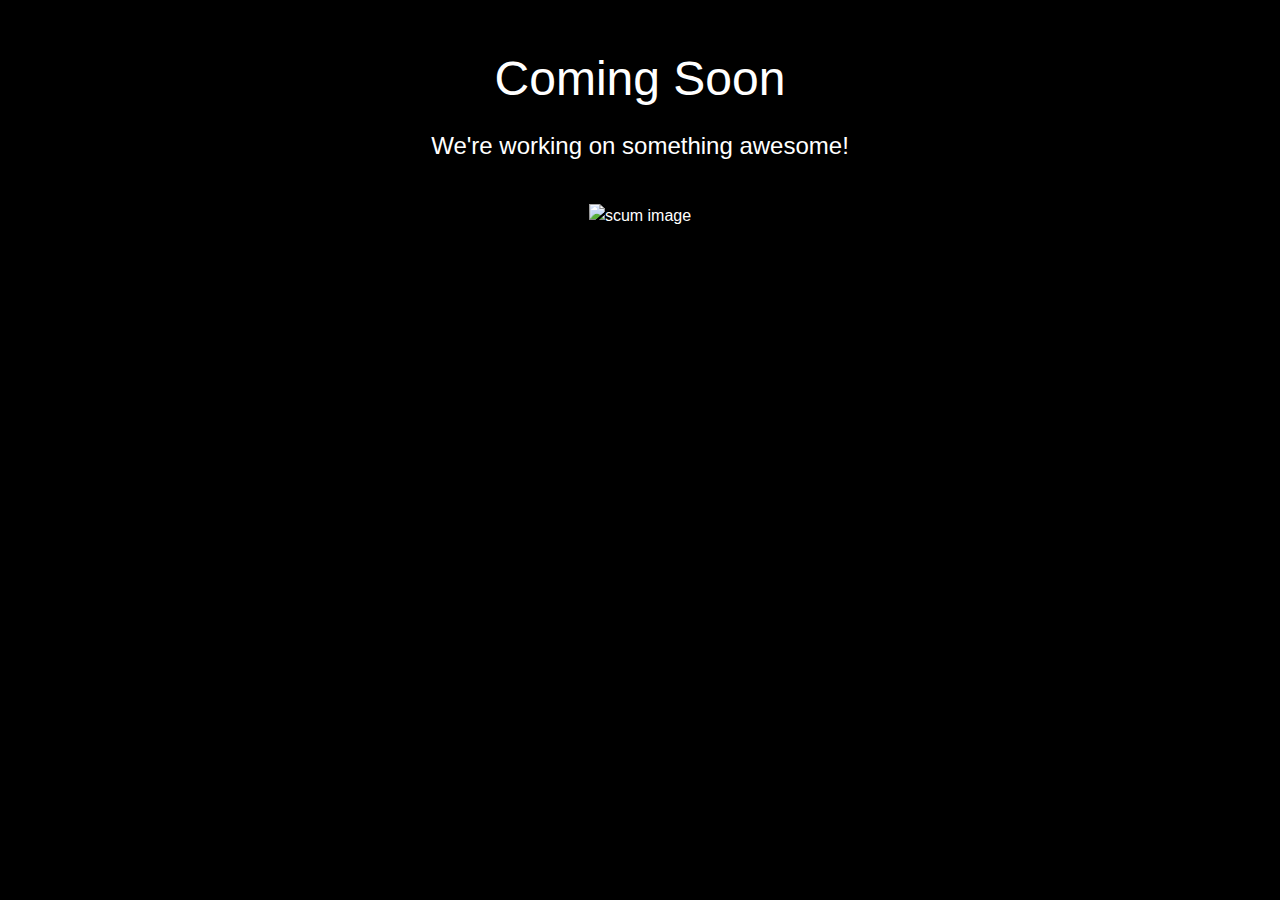
==== index.html @ eab35d00 "added image to coming soon" ====
<!DOCTYPE html>
<html>
  <head>
    <title>Coming Soon</title>
    <link
      rel="stylesheet"
      href="https://stackpath.bootstrapcdn.com/bootstrap/4.5.2/css/bootstrap.min.css"
    />
    <style>
      body {
        background-color: #000;
        color: #fff;
        text-align: center;
        padding: 50px;
      }

      h1 {
        font-size: 48px;
        margin-bottom: 20px;
      }

      p {
        font-size: 24px;
        margin-bottom: 40px;
      }

      .countdown {
        font-size: 36px;
      }
    </style>
  </head>
  <body>
    <div class="container">
      <div class="row">
        <div class="col">
          <h1>Coming Soon</h1>
          <p>We're working on something awesome!</p>
          <img
            src="https://cdn.cloudflare.steamstatic.com/steam/apps/513710/ss_d5021d4e93bc01c04826ec91937877945eb097f1.600x338.jpg?t=1684415077"
            class="img-fluid"
            alt="scum image"
          />
        </div>
      </div>
    </div>

    <script src="https://stackpath.bootstrapcdn.com/bootstrap/4.5.2/js/bootstrap.min.js"></script>
  </body>
</html>
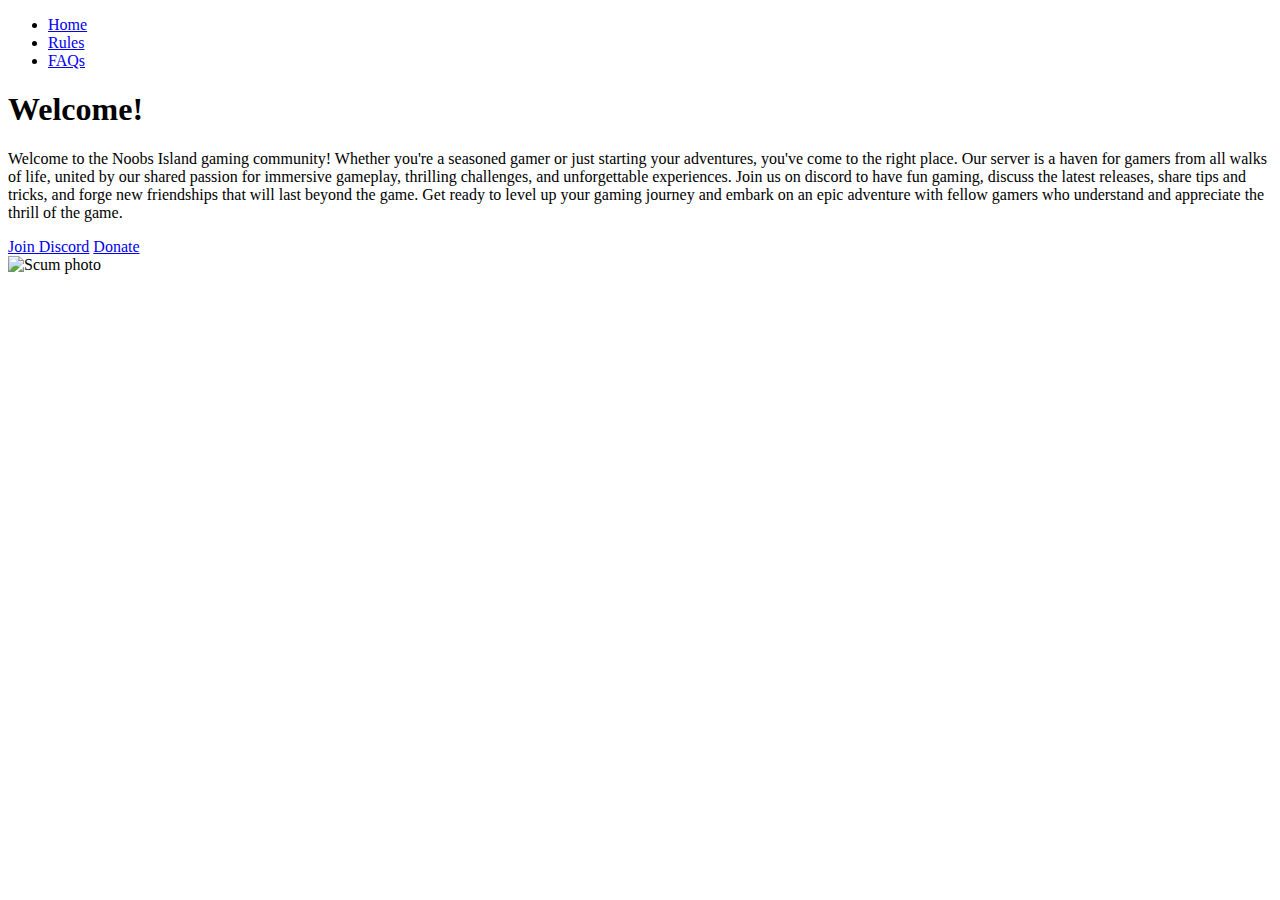
==== commit 42621765: "index restore2" ====
--- a/index.html
+++ b/index.html
@@ -1,49 +1,79 @@
 <!DOCTYPE html>
-<html>
+<html lang="en">
   <head>
-    <title>Coming Soon</title>
+    <meta charset="UTF-8" />
+    <meta http-equiv="X-UA-Compatible" content="IE=edge" />
+    <meta name="viewport" content="width=device-width, initial-scale=1.0" />
+    <title>Welcome to Noobs Island Scum Community</title>
     <link
+      href="https://cdn.jsdelivr.net/npm/bootstrap@5.3.0-alpha3/dist/css/bootstrap.min.css"
       rel="stylesheet"
-      href="https://stackpath.bootstrapcdn.com/bootstrap/4.5.2/css/bootstrap.min.css"
+      integrity="sha384-KK94CHFLLe+nY2dmCWGMq91rCGa5gtU4mk92HdvYe+M/SXH301p5ILy+dN9+nJOZ"
+      crossorigin="anonymous"
     />
-    <style>
-      body {
-        background-color: #000;
-        color: #fff;
-        text-align: center;
-        padding: 50px;
-      }
-
-      h1 {
-        font-size: 48px;
-        margin-bottom: 20px;
-      }
-
-      p {
-        font-size: 24px;
-        margin-bottom: 40px;
-      }
-
-      .countdown {
-        font-size: 36px;
-      }
-    </style>
   </head>
   <body>
+    <!--Top nav-->
     <div class="container">
-      <div class="row">
-        <div class="col">
-          <h1>Coming Soon</h1>
-          <p>We're working on something awesome!</p>
+      <header class="d-flex justify-content-center py-3">
+        <ul class="nav nav-pills">
+          <li class="nav-item">
+            <a href="index.html" class="nav-link active" aria-current="page"
+              >Home</a
+            >
+          </li>
+          <li class="nav-item">
+            <a href="rules.html" class="nav-link">Rules</a>
+          </li>
+          <li class="nav-item"><a href="faq.html" class="nav-link">FAQs</a></li>
+        </ul>
+      </header>
+    </div>
+    <!--Hero container-->
+    <div class="px-4 pt-5 my-5 text-center border-bottom">
+      <h1 class="display-4 fw-bold text-body-emphasis">Welcome!</h1>
+      <div class="col-lg-6 mx-auto">
+        <p class="lead mb-4">
+          Welcome to the Noobs Island gaming community! Whether you're a
+          seasoned gamer or just starting your adventures, you've come to the
+          right place. Our server is a haven for gamers from all walks of life,
+          united by our shared passion for immersive gameplay, thrilling
+          challenges, and unforgettable experiences. Join us on discord to have
+          fun gaming, discuss the latest releases, share tips and tricks, and
+          forge new friendships that will last beyond the game. Get ready to
+          level up your gaming journey and embark on an epic adventure with
+          fellow gamers who understand and appreciate the thrill of the game.
+        </p>
+        <div class="d-grid gap-2 d-sm-flex justify-content-sm-center mb-5">
+          <a
+            class="btn btn-primary btn-lg px-4 me-sm-3"
+            href="https://discord.gg/sHFG33M9kS"
+            >Join Discord</a
+          >
+          <a
+            class="btn btn-outline-secondary btn-lg px-4"
+            href="https://www.paypal.com/donate/?hosted_button_id=7LHGMMVJQV9H6"
+            >Donate</a
+          >
+        </div>
+      </div>
+      <div class="overflow-hidden" style="max-height: 30vh">
+        <div class="container px-5">
           <img
-            src="https://cdn.cloudflare.steamstatic.com/steam/apps/513710/ss_d5021d4e93bc01c04826ec91937877945eb097f1.600x338.jpg?t=1684415077"
-            class="img-fluid"
-            alt="scum image"
+            src="https://cdn.cloudflare.steamstatic.com/steam/apps/513710/ss_5ed74eecb4517ba3c4f3786278b4b5a984a4f9c5.600x338.jpg?t=1684415077"
+            class="img-fluid border rounded-3 shadow-lg mb-4"
+            alt="Scum photo"
+            width="700"
+            loading="lazy"
           />
         </div>
       </div>
     </div>
 
-    <script src="https://stackpath.bootstrapcdn.com/bootstrap/4.5.2/js/bootstrap.min.js"></script>
+    <script
+      src="https://cdn.jsdelivr.net/npm/bootstrap@5.3.0-alpha3/dist/js/bootstrap.bundle.min.js"
+      integrity="sha384-ENjdO4Dr2bkBIFxQpeoTz1HIcje39Wm4jDKdf19U8gI4ddQ3GYNS7NTKfAdVQSZe"
+      crossorigin="anonymous"
+    ></script>
   </body>
 </html>
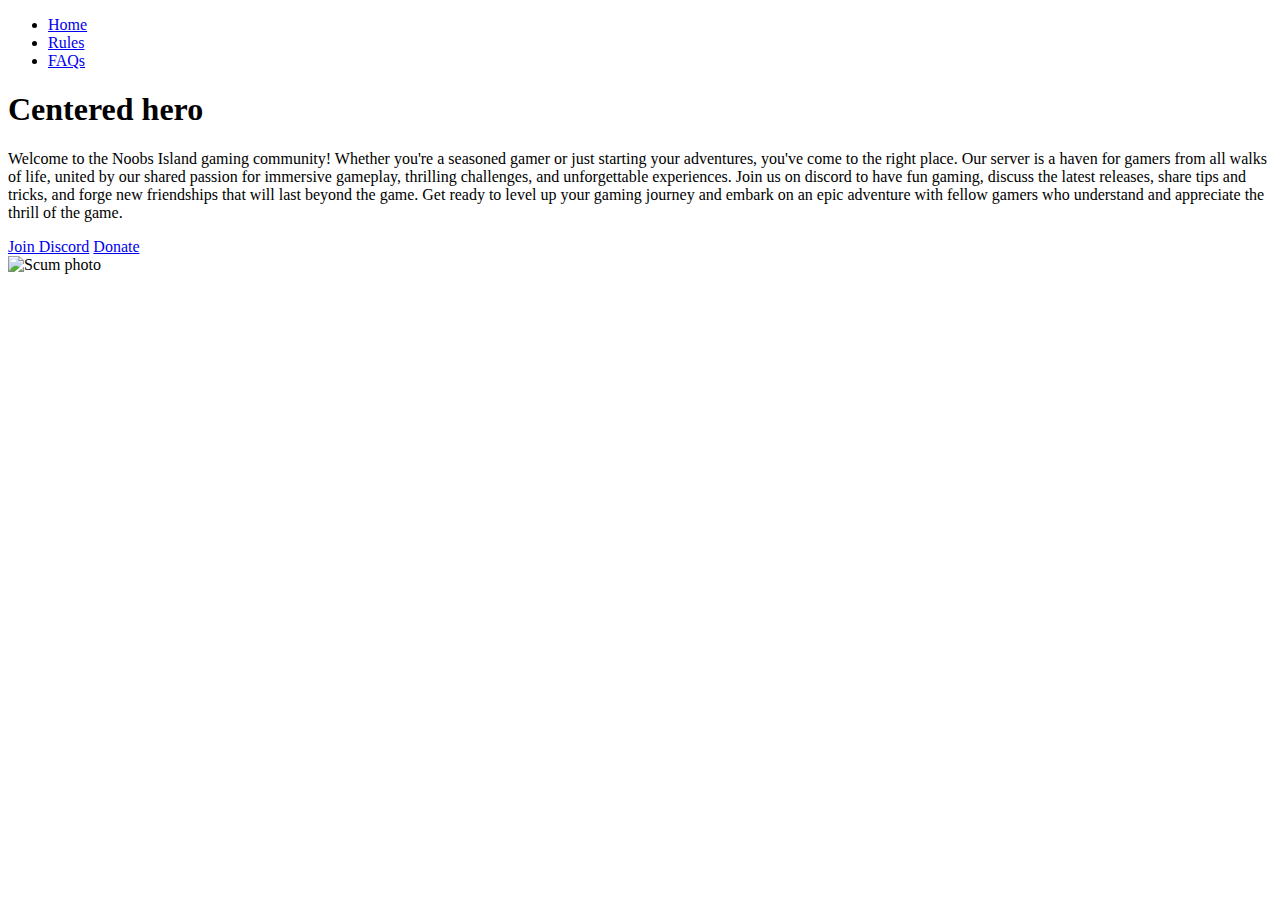
==== commit f1951fd1: "commit pic fix" ====
--- a/index.html
+++ b/index.html
@@ -29,7 +29,7 @@
         </ul>
       </header>
     </div>
-    <!--Hero container-->
+    <!--Hero container
     <div class="px-4 pt-5 my-5 text-center border-bottom">
       <h1 class="display-4 fw-bold text-body-emphasis">Welcome!</h1>
       <div class="col-lg-6 mx-auto">
@@ -45,6 +45,34 @@
           fellow gamers who understand and appreciate the thrill of the game.
         </p>
         <div class="d-grid gap-2 d-sm-flex justify-content-sm-center mb-5">
+          <a
+            class="btn btn-primary btn-lg px-4 me-sm-3"
+            href="https://discord.gg/sHFG33M9kS"
+            >Join Discord</a
+          >
+          <a
+            class="btn btn-outline-secondary btn-lg px-4"
+            href="https://www.paypal.com/donate/?hosted_button_id=7LHGMMVJQV9H6"
+            >Donate</a
+          >
+        </div>
+      </div>-->
+    <!--new hero container-->
+    <div class="px-4 py-5 my-5 text-center">
+      <h1 class="display-5 fw-bold text-body-emphasis">Centered hero</h1>
+      <div class="col-lg-6 mx-auto">
+        <p class="lead mb-4">
+          Welcome to the Noobs Island gaming community! Whether you're a
+          seasoned gamer or just starting your adventures, you've come to the
+          right place. Our server is a haven for gamers from all walks of life,
+          united by our shared passion for immersive gameplay, thrilling
+          challenges, and unforgettable experiences. Join us on discord to have
+          fun gaming, discuss the latest releases, share tips and tricks, and
+          forge new friendships that will last beyond the game. Get ready to
+          level up your gaming journey and embark on an epic adventure with
+          fellow gamers who understand and appreciate the thrill of the game.
+        </p>
+        <div class="d-grid gap-2 d-sm-flex justify-content-sm-center">
           <a
             class="btn btn-primary btn-lg px-4 me-sm-3"
             href="https://discord.gg/sHFG33M9kS"
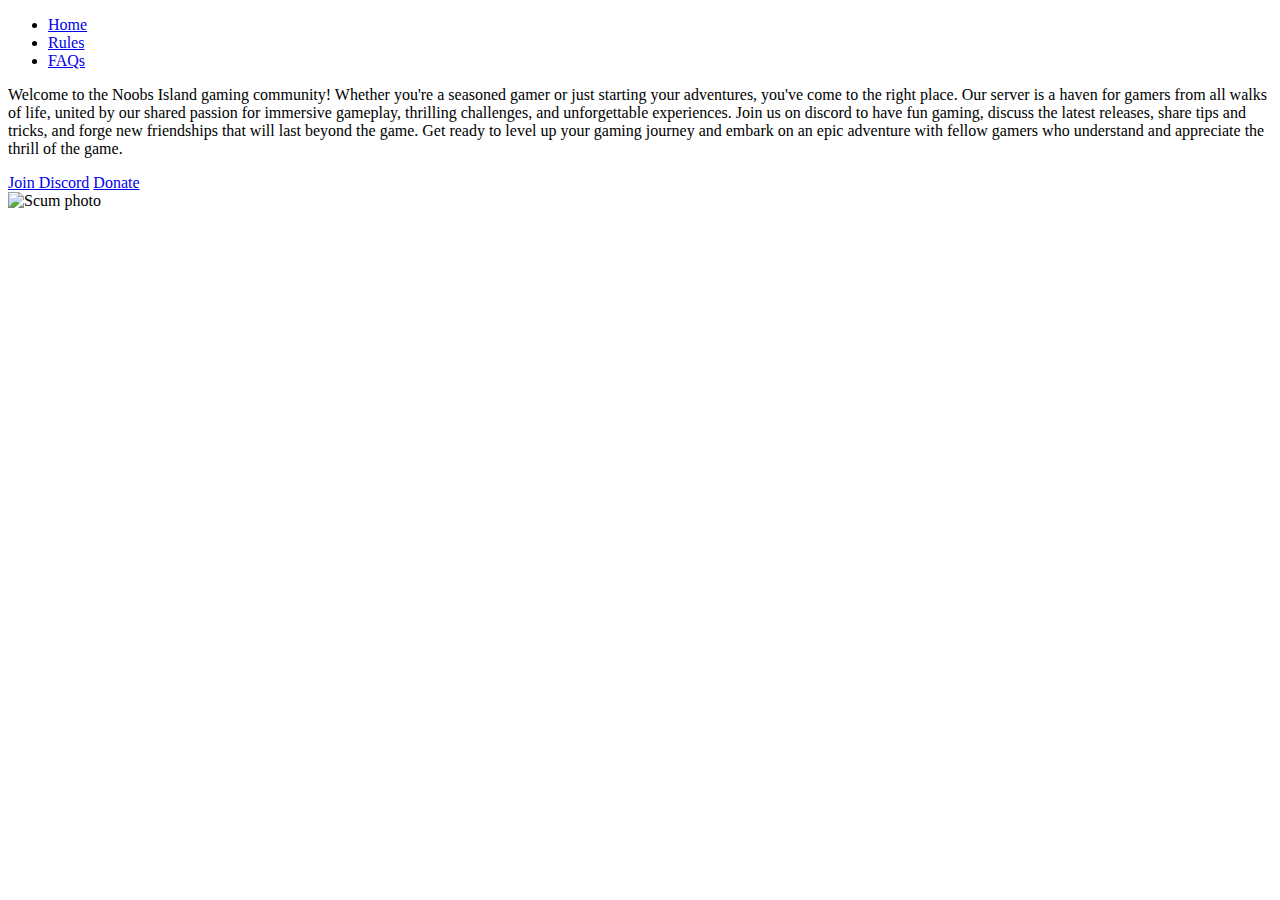
==== commit 7848485b: "index update" ====
--- a/index.html
+++ b/index.html
@@ -29,37 +29,7 @@
         </ul>
       </header>
     </div>
-    <!--Hero container
-    <div class="px-4 pt-5 my-5 text-center border-bottom">
-      <h1 class="display-4 fw-bold text-body-emphasis">Welcome!</h1>
-      <div class="col-lg-6 mx-auto">
-        <p class="lead mb-4">
-          Welcome to the Noobs Island gaming community! Whether you're a
-          seasoned gamer or just starting your adventures, you've come to the
-          right place. Our server is a haven for gamers from all walks of life,
-          united by our shared passion for immersive gameplay, thrilling
-          challenges, and unforgettable experiences. Join us on discord to have
-          fun gaming, discuss the latest releases, share tips and tricks, and
-          forge new friendships that will last beyond the game. Get ready to
-          level up your gaming journey and embark on an epic adventure with
-          fellow gamers who understand and appreciate the thrill of the game.
-        </p>
-        <div class="d-grid gap-2 d-sm-flex justify-content-sm-center mb-5">
-          <a
-            class="btn btn-primary btn-lg px-4 me-sm-3"
-            href="https://discord.gg/sHFG33M9kS"
-            >Join Discord</a
-          >
-          <a
-            class="btn btn-outline-secondary btn-lg px-4"
-            href="https://www.paypal.com/donate/?hosted_button_id=7LHGMMVJQV9H6"
-            >Donate</a
-          >
-        </div>
-      </div>-->
-    <!--new hero container-->
     <div class="px-4 py-5 my-5 text-center">
-      <h1 class="display-5 fw-bold text-body-emphasis">Centered hero</h1>
       <div class="col-lg-6 mx-auto">
         <p class="lead mb-4">
           Welcome to the Noobs Island gaming community! Whether you're a
@@ -86,7 +56,7 @@
         </div>
       </div>
       <div class="overflow-hidden" style="max-height: 30vh">
-        <div class="container px-5">
+        <div class="container px-20">
           <img
             src="https://cdn.cloudflare.steamstatic.com/steam/apps/513710/ss_5ed74eecb4517ba3c4f3786278b4b5a984a4f9c5.600x338.jpg?t=1684415077"
             class="img-fluid border rounded-3 shadow-lg mb-4"
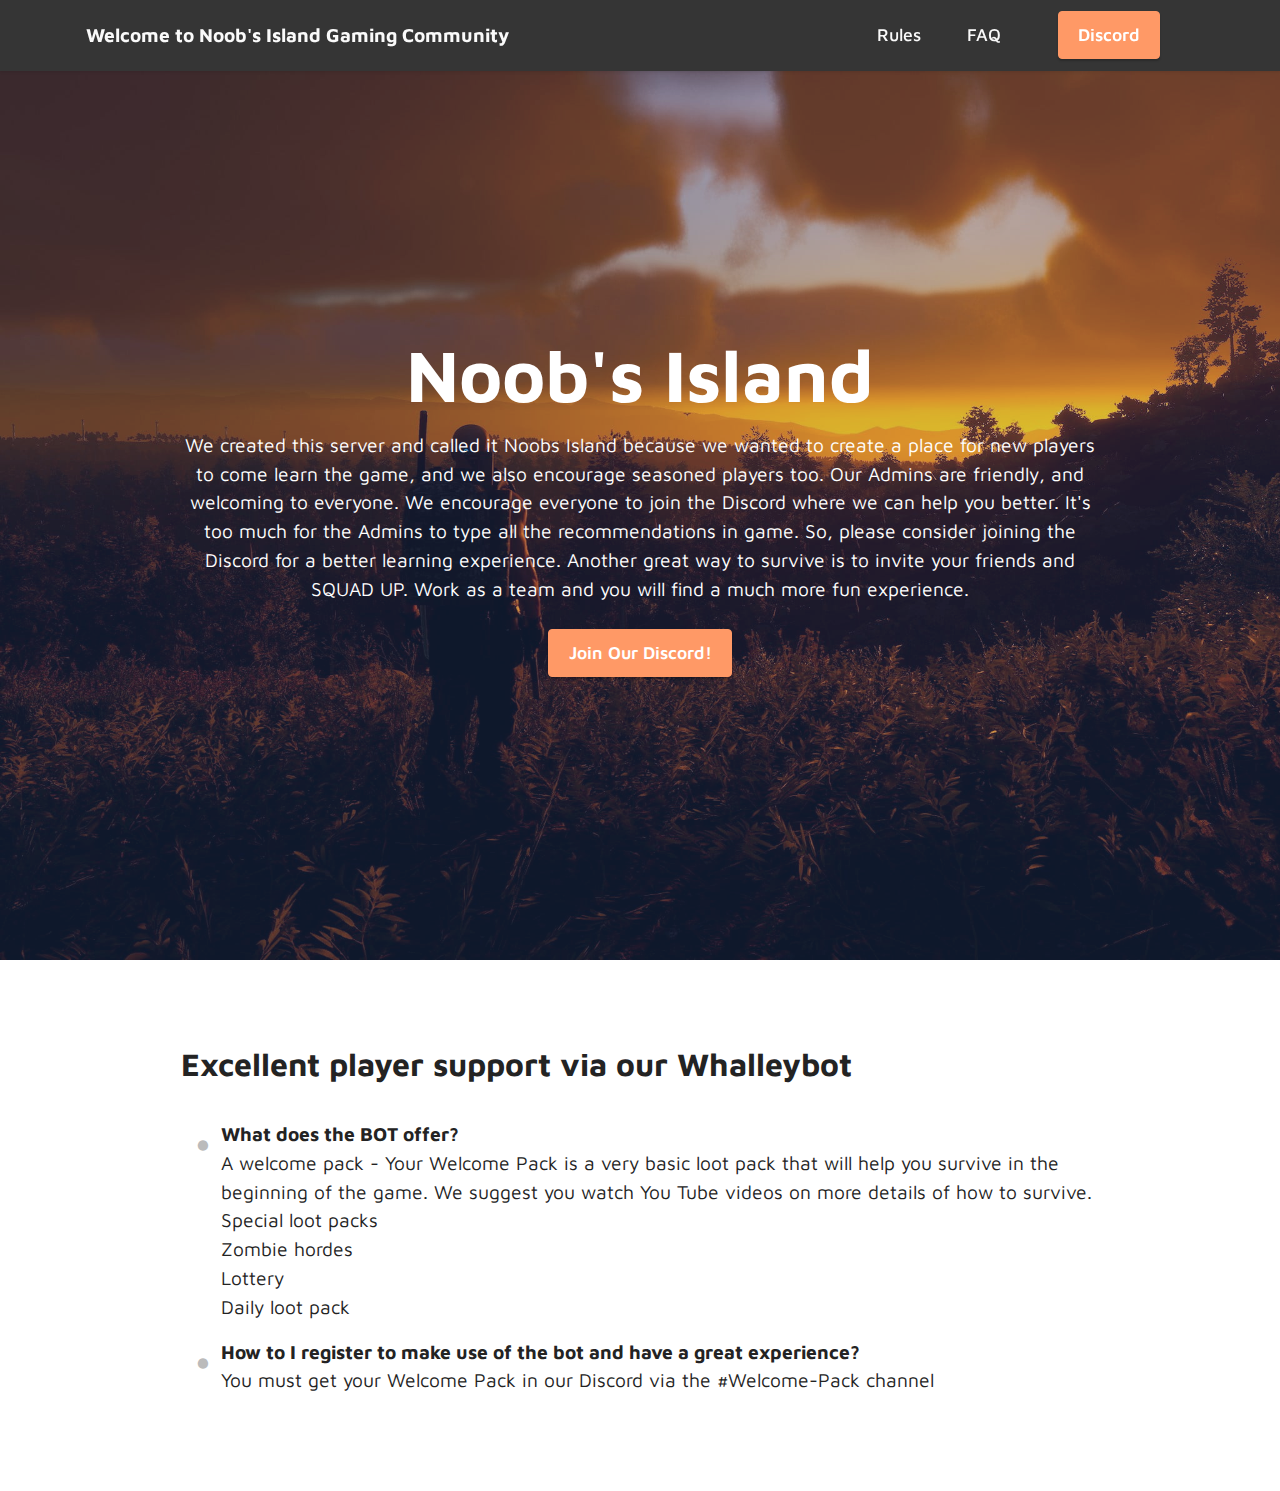
==== commit 40c1bc3a: "styling v1redo" ====
--- a/index.html
+++ b/index.html
@@ -1,77 +1,206 @@
 <!DOCTYPE html>
-<html lang="en">
+<html>
   <head>
     <meta charset="UTF-8" />
     <meta http-equiv="X-UA-Compatible" content="IE=edge" />
-    <meta name="viewport" content="width=device-width, initial-scale=1.0" />
-    <title>Welcome to Noobs Island Scum Community</title>
-    <link
-      href="https://cdn.jsdelivr.net/npm/bootstrap@5.3.0-alpha3/dist/css/bootstrap.min.css"
+    <meta name="generator" content="Mobirise v5.8.14, mobirise.com" />
+    <meta
+      name="viewport"
+      content="width=device-width, initial-scale=1, minimum-scale=1"
+    />
+    <link
+      rel="shortcut icon"
+      href="assets/images/logo.png"
+      type="image/x-icon"
+    />
+    <meta name="description" content="" />
+
+    <title>Home</title>
+    <link rel="stylesheet" href="assets/bootstrap/css/bootstrap.min.css" />
+    <link rel="stylesheet" href="assets/bootstrap/css/bootstrap-grid.min.css" />
+    <link
       rel="stylesheet"
-      integrity="sha384-KK94CHFLLe+nY2dmCWGMq91rCGa5gtU4mk92HdvYe+M/SXH301p5ILy+dN9+nJOZ"
-      crossorigin="anonymous"
+      href="assets/bootstrap/css/bootstrap-reboot.min.css"
+    />
+    <link rel="stylesheet" href="assets/dropdown/css/style.css" />
+    <link rel="stylesheet" href="assets/socicon/css/styles.css" />
+    <link rel="stylesheet" href="assets/theme/css/style.css" />
+    <link
+      rel="preload"
+      href="https://fonts.googleapis.com/css?family=Maven+Pro:400,500,600,700,800,900&display=swap"
+      as="style"
+      onload="this.onload=null;this.rel='stylesheet'"
+    />
+    <noscript
+      ><link
+        rel="stylesheet"
+        href="https://fonts.googleapis.com/css?family=Maven+Pro:400,500,600,700,800,900&display=swap"
+    /></noscript>
+    <link
+      rel="preload"
+      as="style"
+      href="assets/mobirise/css/mbr-additional.css"
+    />
+    <link
+      rel="stylesheet"
+      href="assets/mobirise/css/mbr-additional.css"
+      type="text/css"
     />
   </head>
   <body>
-    <!--Top nav-->
-    <div class="container">
-      <header class="d-flex justify-content-center py-3">
-        <ul class="nav nav-pills">
-          <li class="nav-item">
-            <a href="index.html" class="nav-link active" aria-current="page"
-              >Home</a
+    <section
+      data-bs-version="5.1"
+      class="menu menu1 cid-tFG7e0Mni0"
+      once="menu"
+      id="menu1-1"
+    >
+      <nav class="navbar navbar-dropdown navbar-fixed-top navbar-expand-lg">
+        <div class="container">
+          <div class="navbar-brand">
+            <span class="navbar-caption-wrap"
+              ><a
+                class="navbar-caption text-white display-7"
+                href="https://mobiri.se"
+                >Welcome to Noob's Island Gaming Community</a
+              ></span
             >
-          </li>
-          <li class="nav-item">
-            <a href="rules.html" class="nav-link">Rules</a>
-          </li>
-          <li class="nav-item"><a href="faq.html" class="nav-link">FAQs</a></li>
-        </ul>
-      </header>
-    </div>
-    <div class="px-4 py-5 my-5 text-center">
-      <div class="col-lg-6 mx-auto">
-        <p class="lead mb-4">
-          Welcome to the Noobs Island gaming community! Whether you're a
-          seasoned gamer or just starting your adventures, you've come to the
-          right place. Our server is a haven for gamers from all walks of life,
-          united by our shared passion for immersive gameplay, thrilling
-          challenges, and unforgettable experiences. Join us on discord to have
-          fun gaming, discuss the latest releases, share tips and tricks, and
-          forge new friendships that will last beyond the game. Get ready to
-          level up your gaming journey and embark on an epic adventure with
-          fellow gamers who understand and appreciate the thrill of the game.
-        </p>
-        <div class="d-grid gap-2 d-sm-flex justify-content-sm-center">
-          <a
-            class="btn btn-primary btn-lg px-4 me-sm-3"
-            href="https://discord.gg/sHFG33M9kS"
-            >Join Discord</a
+          </div>
+          <button
+            class="navbar-toggler"
+            type="button"
+            data-toggle="collapse"
+            data-bs-toggle="collapse"
+            data-target="#navbarSupportedContent"
+            data-bs-target="#navbarSupportedContent"
+            aria-controls="navbarNavAltMarkup"
+            aria-expanded="false"
+            aria-label="Toggle navigation"
           >
-          <a
-            class="btn btn-outline-secondary btn-lg px-4"
-            href="https://www.paypal.com/donate/?hosted_button_id=7LHGMMVJQV9H6"
-            >Donate</a
-          >
+            <div class="hamburger">
+              <span></span>
+              <span></span>
+              <span></span>
+              <span></span>
+            </div>
+          </button>
+          <div class="collapse navbar-collapse" id="navbarSupportedContent">
+            <ul class="navbar-nav nav-dropdown" data-app-modern-menu="true">
+              <li class="nav-item">
+                <a
+                  class="nav-link link text-white display-4"
+                  href="https://mobiri.se"
+                  >Rules</a
+                >
+              </li>
+
+              <li class="nav-item">
+                <a
+                  class="nav-link link text-white display-4"
+                  href="https://mobiri.se"
+                  >FAQ</a
+                >
+              </li>
+            </ul>
+
+            <div class="navbar-buttons mbr-section-btn">
+              <a class="btn btn-danger display-4" href="https://mobiri.se"
+                >Discord</a
+              >
+            </div>
+          </div>
+        </div>
+      </nav>
+    </section>
+
+    <section
+      data-bs-version="5.1"
+      class="header6 cid-tFG74biYBl mbr-fullscreen"
+      id="header6-0"
+    >
+      <div
+        class="mbr-overlay"
+        style="opacity: 0.2; background-color: rgb(68, 121, 217)"
+      ></div>
+
+      <div class="align-center container">
+        <div class="row justify-content-center">
+          <div class="col-12 col-lg-10">
+            <h1
+              class="mbr-section-title mbr-fonts-style mbr-white mb-3 display-1"
+            >
+              <strong>Noob's Island</strong><br />
+            </h1>
+
+            <p class="mbr-text mbr-white mbr-fonts-style display-7">
+              We created this server and called it Noobs Island because we
+              wanted to create a place for new players to come learn the game,
+              and we also encourage seasoned players too. Our Admins are
+              friendly, and welcoming to everyone. We encourage everyone to join
+              the Discord where we can help you better. It's too much for the
+              Admins to type all the recommendations in game. So, please
+              consider joining the Discord for a better learning experience.
+              Another great way to survive is to invite your friends and SQUAD
+              UP. Work as a team and you will find a much more fun experience.
+            </p>
+            <div class="mbr-section-btn mt-3">
+              <a class="btn btn-danger display-4" href="https://mobiri.se"
+                >Join Our Discord!</a
+              >
+            </div>
+          </div>
         </div>
       </div>
-      <div class="overflow-hidden" style="max-height: 30vh">
-        <div class="container px-20">
-          <img
-            src="https://cdn.cloudflare.steamstatic.com/steam/apps/513710/ss_5ed74eecb4517ba3c4f3786278b4b5a984a4f9c5.600x338.jpg?t=1684415077"
-            class="img-fluid border rounded-3 shadow-lg mb-4"
-            alt="Scum photo"
-            width="700"
-            loading="lazy"
-          />
+    </section>
+
+    <section
+      data-bs-version="5.1"
+      class="content14 cid-tFG9bzvAbK"
+      id="content14-2"
+    >
+      <div class="container">
+        <div class="row justify-content-center">
+          <div class="col-md-12 col-lg-10">
+            <h3 class="mbr-section-title mbr-fonts-style mb-4 display-5">
+              <strong>Excellent player support via our Whalleybot</strong>
+            </h3>
+            <ul class="list mbr-fonts-style display-7">
+              <li>
+                <strong>What does the BOT offer?</strong><br />A welcome pack -
+                Your Welcome Pack is a very basic loot pack that will help you
+                survive in the beginning of the game. We suggest you watch You
+                Tube videos on more details of how to survive.&nbsp;<br /><span
+                  style="font-size: 1.2rem"
+                  >Special loot packs<br /></span
+                ><span style="font-size: 1.2rem"
+                  >Zombie hordes<br />Lottery<br /></span
+                ><span style="font-size: 1.2rem">Daily loot pack</span>
+              </li>
+              <li>
+                <span style="font-size: 1.2rem"
+                  ><strong
+                    >How to I register to make use of the bot and have a great
+                    experience?</strong
+                  ><br />You must get your Welcome Pack in our Discord via the
+                  #Welcome-Pack channel&nbsp;</span
+                >
+              </li>
+            </ul>
+          </div>
         </div>
       </div>
+    </section>
+    <script src="assets/bootstrap/js/bootstrap.bundle.min.js"></script>
+    <script src="assets/smoothscroll/smooth-scroll.js"></script>
+    <script src="assets/ytplayer/index.js"></script>
+    <script src="assets/dropdown/js/navbar-dropdown.js"></script>
+    <script src="assets/theme/js/script.js"></script>
+
+    <div id="scrollToTop" class="scrollToTop mbr-arrow-up">
+      <a style="text-align: center"
+        ><i
+          class="mbr-arrow-up-icon mbr-arrow-up-icon-cm cm-icon cm-icon-smallarrow-up"
+        ></i
+      ></a>
     </div>
-
-    <script
-      src="https://cdn.jsdelivr.net/npm/bootstrap@5.3.0-alpha3/dist/js/bootstrap.bundle.min.js"
-      integrity="sha384-ENjdO4Dr2bkBIFxQpeoTz1HIcje39Wm4jDKdf19U8gI4ddQ3GYNS7NTKfAdVQSZe"
-      crossorigin="anonymous"
-    ></script>
   </body>
 </html>
--- a/assets/dropdown/css/style.css
+++ b/assets/dropdown/css/style.css
@@ -0,0 +1,265 @@
+.navbar-dropdown {
+  left: 0;
+  padding: 0;
+  position: absolute;
+  right: 0;
+  top: 0;
+  transition: all 0.45s ease;
+  z-index: 1030;
+  background: #282828; }
+  .navbar-dropdown .navbar-logo {
+    margin-right: 0.8rem;
+    transition: margin 0.3s ease-in-out;
+    vertical-align: middle; }
+    .navbar-dropdown .navbar-logo img {
+      height: 3.125rem;
+      transition: all 0.3s ease-in-out; }
+    .navbar-dropdown .navbar-logo.mbr-iconfont {
+      font-size: 3.125rem;
+      line-height: 3.125rem; }
+  .navbar-dropdown .navbar-caption {
+    font-weight: 700;
+    white-space: normal;
+    vertical-align: -4px;
+    line-height: 3.125rem !important; }
+    .navbar-dropdown .navbar-caption, .navbar-dropdown .navbar-caption:hover {
+      color: inherit;
+      text-decoration: none; }
+  .navbar-dropdown .mbr-iconfont + .navbar-caption {
+    vertical-align: -1px; }
+  .navbar-dropdown.navbar-fixed-top {
+    position: fixed; }
+  .navbar-dropdown .navbar-brand span {
+    vertical-align: -4px; }
+  .navbar-dropdown.bg-color.transparent {
+    background: none; }
+  .navbar-dropdown.navbar-short .navbar-brand {
+    padding: 0.625rem 0; }
+    .navbar-dropdown.navbar-short .navbar-brand span {
+      vertical-align: -1px; }
+  .navbar-dropdown.navbar-short .navbar-caption {
+    line-height: 2.375rem !important;
+    vertical-align: -2px; }
+  .navbar-dropdown.navbar-short .navbar-logo {
+    margin-right: 0.5rem; }
+    .navbar-dropdown.navbar-short .navbar-logo img {
+      height: 2.375rem; }
+    .navbar-dropdown.navbar-short .navbar-logo.mbr-iconfont {
+      font-size: 2.375rem;
+      line-height: 2.375rem; }
+  .navbar-dropdown.navbar-short .mbr-table-cell {
+    height: 3.625rem; }
+  .navbar-dropdown .navbar-close {
+    left: 0.6875rem;
+    position: fixed;
+    top: 0.75rem;
+    z-index: 1000; }
+  .navbar-dropdown .hamburger-icon {
+    content: "";
+    display: inline-block;
+    vertical-align: middle;
+    width: 16px;
+    -webkit-box-shadow: 0 -6px 0 1px #282828,0 0 0 1px #282828,0 6px 0 1px #282828;
+    -moz-box-shadow: 0 -6px 0 1px #282828,0 0 0 1px #282828,0 6px 0 1px #282828;
+    box-shadow: 0 -6px 0 1px #282828,0 0 0 1px #282828,0 6px 0 1px #282828; }
+
+.dropdown-menu .dropdown-toggle[data-toggle="dropdown-submenu"]::after {
+  border-bottom: 0.35em solid transparent;
+  border-left: 0.35em solid;
+  border-right: 0;
+  border-top: 0.35em solid transparent;
+  margin-left: 0.3rem; }
+
+.dropdown-menu .dropdown-item:focus {
+  outline: 0; }
+
+.nav-dropdown {
+  font-size: 0.75rem;
+  font-weight: 500;
+  height: auto !important; }
+  .nav-dropdown .nav-btn {
+    padding-left: 1rem; }
+  .nav-dropdown .link {
+    margin: .667em 1.667em;
+    font-weight: 500;
+    padding: 0;
+    transition: color .2s ease-in-out; }
+    .nav-dropdown .link.dropdown-toggle {
+      margin-right: 2.583em; }
+      .nav-dropdown .link.dropdown-toggle::after {
+        margin-left: .25rem;
+        border-top: 0.35em solid;
+        border-right: 0.35em solid transparent;
+        border-left: 0.35em solid transparent;
+        border-bottom: 0; }
+      .nav-dropdown .link.dropdown-toggle[aria-expanded="true"] {
+        margin: 0;
+        padding: 0.667em 3.263em  0.667em 1.667em; }
+  .nav-dropdown .link::after,
+  .nav-dropdown .dropdown-item::after {
+    color: inherit; }
+  .nav-dropdown .btn {
+    font-size: 0.75rem;
+    font-weight: 700;
+    letter-spacing: 0;
+    margin-bottom: 0;
+    padding-left: 1.25rem;
+    padding-right: 1.25rem; }
+  .nav-dropdown .dropdown-menu {
+    border-radius: 0;
+    border: 0;
+    left: 0;
+    margin: 0;
+    padding-bottom: 1.25rem;
+    padding-top: 1.25rem;
+    position: relative; }
+  .nav-dropdown .dropdown-submenu {
+    margin-left: 0.125rem;
+    top: 0; }
+  .nav-dropdown .dropdown-item {
+    font-weight: 500;
+    line-height: 2;
+    padding: 0.3846em 4.615em 0.3846em 1.5385em;
+    position: relative;
+    transition: color .2s ease-in-out, background-color .2s ease-in-out; }
+    .nav-dropdown .dropdown-item::after {
+      margin-top: -0.3077em;
+      position: absolute;
+      right: 1.1538em;
+      top: 50%; }
+    .nav-dropdown .dropdown-item:focus, .nav-dropdown .dropdown-item:hover {
+      background: none; }
+
+@media (max-width: 767px) {
+  .nav-dropdown.navbar-toggleable-sm {
+    bottom: 0;
+    display: none;
+    left: 0;
+    overflow-x: hidden;
+    position: fixed;
+    top: 0;
+    transform: translateX(-100%);
+    -ms-transform: translateX(-100%);
+    -webkit-transform: translateX(-100%);
+    width: 18.75rem;
+    z-index: 999; } }
+.nav-dropdown.navbar-toggleable-xl {
+  bottom: 0;
+  display: none;
+  left: 0;
+  overflow-x: hidden;
+  position: fixed;
+  top: 0;
+  transform: translateX(-100%);
+  -ms-transform: translateX(-100%);
+  -webkit-transform: translateX(-100%);
+  width: 18.75rem;
+  z-index: 999; }
+
+.nav-dropdown-sm {
+  display: block !important;
+  overflow-x: hidden;
+  overflow: auto;
+  padding-top: 3.875rem; }
+  .nav-dropdown-sm::after {
+    content: "";
+    display: block;
+    height: 3rem;
+    width: 100%; }
+  .nav-dropdown-sm.collapse.in ~ .navbar-close {
+    display: block !important; }
+  .nav-dropdown-sm.collapsing, .nav-dropdown-sm.collapse.in {
+    transform: translateX(0);
+    -ms-transform: translateX(0);
+    -webkit-transform: translateX(0);
+    transition: all 0.25s ease-out;
+    -webkit-transition: all 0.25s ease-out;
+    background: #282828; }
+  .nav-dropdown-sm.collapsing[aria-expanded="false"] {
+    transform: translateX(-100%);
+    -ms-transform: translateX(-100%);
+    -webkit-transform: translateX(-100%); }
+  .nav-dropdown-sm .nav-item {
+    display: block;
+    margin-left: 0 !important;
+    padding-left: 0; }
+  .nav-dropdown-sm .link,
+  .nav-dropdown-sm .dropdown-item {
+    border-top: 1px dotted rgba(255, 255, 255, 0.1);
+    font-size: 0.8125rem;
+    line-height: 1.6;
+    margin: 0 !important;
+    padding: 0.875rem 2.4rem 0.875rem 1.5625rem !important;
+    position: relative;
+    white-space: normal; }
+    .nav-dropdown-sm .link:focus, .nav-dropdown-sm .link:hover,
+    .nav-dropdown-sm .dropdown-item:focus,
+    .nav-dropdown-sm .dropdown-item:hover {
+      background: rgba(0, 0, 0, 0.2) !important;
+      color: #c0a375; }
+  .nav-dropdown-sm .nav-btn {
+    position: relative;
+    padding: 1.5625rem 1.5625rem 0 1.5625rem; }
+    .nav-dropdown-sm .nav-btn::before {
+      border-top: 1px dotted rgba(255, 255, 255, 0.1);
+      content: "";
+      left: 0;
+      position: absolute;
+      top: 0;
+      width: 100%; }
+    .nav-dropdown-sm .nav-btn + .nav-btn {
+      padding-top: 0.625rem; }
+      .nav-dropdown-sm .nav-btn + .nav-btn::before {
+        display: none; }
+  .nav-dropdown-sm .btn {
+    padding: 0.625rem 0; }
+  .nav-dropdown-sm .dropdown-toggle[data-toggle="dropdown-submenu"]::after {
+    margin-left: .25rem;
+    border-top: 0.35em solid;
+    border-right: 0.35em solid transparent;
+    border-left: 0.35em solid transparent;
+    border-bottom: 0; }
+  .nav-dropdown-sm .dropdown-toggle[data-toggle="dropdown-submenu"][aria-expanded="true"]::after {
+    border-top: 0;
+    border-right: 0.35em solid transparent;
+    border-left: 0.35em solid transparent;
+    border-bottom: 0.35em solid; }
+  .nav-dropdown-sm .dropdown-menu {
+    margin: 0;
+    padding: 0;
+    position: relative;
+    top: 0;
+    left: 0;
+    width: 100%;
+    border: 0;
+    float: none;
+    border-radius: 0;
+    background: none; }
+  .nav-dropdown-sm .dropdown-submenu {
+    left: 100%;
+    margin-left: 0.125rem;
+    margin-top: -1.25rem;
+    top: 0; }
+
+.navbar-toggleable-sm .nav-dropdown .dropdown-menu {
+  position: absolute; }
+
+.navbar-toggleable-sm .nav-dropdown .dropdown-submenu {
+  left: 100%;
+  margin-left: 0.125rem;
+  margin-top: -1.25rem;
+  top: 0; }
+
+.navbar-toggleable-sm.opened .nav-dropdown .dropdown-menu {
+  position: relative; }
+
+.navbar-toggleable-sm.opened .nav-dropdown .dropdown-submenu {
+  left: 0;
+  margin-left: 00rem;
+  margin-top: 0rem;
+  top: 0; }
+
+.is-builder .nav-dropdown.collapsing {
+  transition: none !important; }
+
+
--- a/assets/socicon/css/styles.css
+++ b/assets/socicon/css/styles.css
@@ -0,0 +1,934 @@
+@charset "UTF-8";
+
+@font-face {
+  font-family: 'Socicon';
+  src:  url('../fonts/socicon.eot');
+  src:  url('../fonts/socicon.eot?#iefix') format('embedded-opentype'),
+    url('../fonts/socicon.woff2') format('woff2'),
+    url('../fonts/socicon.ttf') format('truetype'),
+    url('../fonts/socicon.woff') format('woff'),
+    url('../fonts/socicon.svg#socicon') format('svg');
+  font-weight: normal;
+  font-style: normal;
+  font-display: swap;
+}
+
+[data-icon]:before {
+  font-family: "socicon" !important;
+  content: attr(data-icon);
+  font-style: normal !important;
+  font-weight: normal !important;
+  font-variant: normal !important;
+  text-transform: none !important;
+  speak: none;
+  line-height: 1;
+  -webkit-font-smoothing: antialiased;
+  -moz-osx-font-smoothing: grayscale;
+}
+
+[class^="socicon-"], [class*=" socicon-"] {
+  /* use !important to prevent issues with browser extensions that change fonts */
+  font-family: 'Socicon' !important;
+  speak: none;
+  font-style: normal;
+  font-weight: normal;
+  font-variant: normal;
+  text-transform: none;
+  line-height: 1;
+
+  /* Better Font Rendering =========== */
+  -webkit-font-smoothing: antialiased;
+  -moz-osx-font-smoothing: grayscale;
+}
+
+.socicon-eitaa:before {
+  content: "\e97c";
+}
+.socicon-soroush:before {
+  content: "\e97d";
+}
+.socicon-bale:before {
+  content: "\e97e";
+}
+.socicon-zazzle:before {
+  content: "\e97b";
+}
+.socicon-society6:before {
+  content: "\e97a";
+}
+.socicon-redbubble:before {
+  content: "\e979";
+}
+.socicon-avvo:before {
+  content: "\e978";
+}
+.socicon-stitcher:before {
+  content: "\e977";
+}
+.socicon-googlehangouts:before {
+  content: "\e974";
+}
+.socicon-dlive:before {
+  content: "\e975";
+}
+.socicon-vsco:before {
+  content: "\e976";
+}
+.socicon-flipboard:before {
+  content: "\e973";
+}
+.socicon-ubuntu:before {
+  content: "\e958";
+}
+.socicon-artstation:before {
+  content: "\e959";
+}
+.socicon-invision:before {
+  content: "\e95a";
+}
+.socicon-torial:before {
+  content: "\e95b";
+}
+.socicon-collectorz:before {
+  content: "\e95c";
+}
+.socicon-seenthis:before {
+  content: "\e95d";
+}
+.socicon-googleplaymusic:before {
+  content: "\e95e";
+}
+.socicon-debian:before {
+  content: "\e95f";
+}
+.socicon-filmfreeway:before {
+  content: "\e960";
+}
+.socicon-gnome:before {
+  content: "\e961";
+}
+.socicon-itchio:before {
+  content: "\e962";
+}
+.socicon-jamendo:before {
+  content: "\e963";
+}
+.socicon-mix:before {
+  content: "\e964";
+}
+.socicon-sharepoint:before {
+  content: "\e965";
+}
+.socicon-tinder:before {
+  content: "\e966";
+}
+.socicon-windguru:before {
+  content: "\e967";
+}
+.socicon-cdbaby:before {
+  content: "\e968";
+}
+.socicon-elementaryos:before {
+  content: "\e969";
+}
+.socicon-stage32:before {
+  content: "\e96a";
+}
+.socicon-tiktok:before {
+  content: "\e96b";
+}
+.socicon-gitter:before {
+  content: "\e96c";
+}
+.socicon-letterboxd:before {
+  content: "\e96d";
+}
+.socicon-threema:before {
+  content: "\e96e";
+}
+.socicon-splice:before {
+  content: "\e96f";
+}
+.socicon-metapop:before {
+  content: "\e970";
+}
+.socicon-naver:before {
+  content: "\e971";
+}
+.socicon-remote:before {
+  content: "\e972";
+}
+.socicon-internet:before {
+  content: "\e957";
+}
+.socicon-moddb:before {
+  content: "\e94b";
+}
+.socicon-indiedb:before {
+  content: "\e94c";
+}
+.socicon-traxsource:before {
+  content: "\e94d";
+}
+.socicon-gamefor:before {
+  content: "\e94e";
+}
+.socicon-pixiv:before {
+  content: "\e94f";
+}
+.socicon-myanimelist:before {
+  content: "\e950";
+}
+.socicon-blackberry:before {
+  content: "\e951";
+}
+.socicon-wickr:before {
+  content: "\e952";
+}
+.socicon-spip:before {
+  content: "\e953";
+}
+.socicon-napster:before {
+  content: "\e954";
+}
+.socicon-beatport:before {
+  content: "\e955";
+}
+.socicon-hackerone:before {
+  content: "\e956";
+}
+.socicon-hackernews:before {
+  content: "\e946";
+}
+.socicon-smashwords:before {
+  content: "\e947";
+}
+.socicon-kobo:before {
+  content: "\e948";
+}
+.socicon-bookbub:before {
+  content: "\e949";
+}
+.socicon-mailru:before {
+  content: "\e94a";
+}
+.socicon-gitlab:before {
+  content: "\e945";
+}
+.socicon-instructables:before {
+  content: "\e944";
+}
+.socicon-portfolio:before {
+  content: "\e943";
+}
+.socicon-codered:before {
+  content: "\e940";
+}
+.socicon-origin:before {
+  content: "\e941";
+}
+.socicon-nextdoor:before {
+  content: "\e942";
+}
+.socicon-udemy:before {
+  content: "\e93f";
+}
+.socicon-livemaster:before {
+  content: "\e93e";
+}
+.socicon-crunchbase:before {
+  content: "\e93b";
+}
+.socicon-homefy:before {
+  content: "\e93c";
+}
+.socicon-calendly:before {
+  content: "\e93d";
+}
+.socicon-realtor:before {
+  content: "\e90f";
+}
+.socicon-tidal:before {
+  content: "\e910";
+}
+.socicon-qobuz:before {
+  content: "\e911";
+}
+.socicon-natgeo:before {
+  content: "\e912";
+}
+.socicon-mastodon:before {
+  content: "\e913";
+}
+.socicon-unsplash:before {
+  content: "\e914";
+}
+.socicon-homeadvisor:before {
+  content: "\e915";
+}
+.socicon-angieslist:before {
+  content: "\e916";
+}
+.socicon-codepen:before {
+  content: "\e917";
+}
+.socicon-slack:before {
+  content: "\e918";
+}
+.socicon-openaigym:before {
+  content: "\e919";
+}
+.socicon-logmein:before {
+  content: "\e91a";
+}
+.socicon-fiverr:before {
+  content: "\e91b";
+}
+.socicon-gotomeeting:before {
+  content: "\e91c";
+}
+.socicon-aliexpress:before {
+  content: "\e91d";
+}
+.socicon-guru:before {
+  content: "\e91e";
+}
+.socicon-appstore:before {
+  content: "\e91f";
+}
+.socicon-homes:before {
+  content: "\e920";
+}
+.socicon-zoom:before {
+  content: "\e921";
+}
+.socicon-alibaba:before {
+  content: "\e922";
+}
+.socicon-craigslist:before {
+  content: "\e923";
+}
+.socicon-wix:before {
+  content: "\e924";
+}
+.socicon-redfin:before {
+  content: "\e925";
+}
+.socicon-googlecalendar:before {
+  content: "\e926";
+}
+.socicon-shopify:before {
+  content: "\e927";
+}
+.socicon-freelancer:before {
+  content: "\e928";
+}
+.socicon-seedrs:before {
+  content: "\e929";
+}
+.socicon-bing:before {
+  content: "\e92a";
+}
+.socicon-doodle:before {
+  content: "\e92b";
+}
+.socicon-bonanza:before {
+  content: "\e92c";
+}
+.socicon-squarespace:before {
+  content: "\e92d";
+}
+.socicon-toptal:before {
+  content: "\e92e";
+}
+.socicon-gust:before {
+  content: "\e92f";
+}
+.socicon-ask:before {
+  content: "\e930";
+}
+.socicon-trulia:before {
+  content: "\e931";
+}
+.socicon-loomly:before {
+  content: "\e932";
+}
+.socicon-ghost:before {
+  content: "\e933";
+}
+.socicon-upwork:before {
+  content: "\e934";
+}
+.socicon-fundable:before {
+  content: "\e935";
+}
+.socicon-booking:before {
+  content: "\e936";
+}
+.socicon-googlemaps:before {
+  content: "\e937";
+}
+.socicon-zillow:before {
+  content: "\e938";
+}
+.socicon-niconico:before {
+  content: "\e939";
+}
+.socicon-toneden:before {
+  content: "\e93a";
+}
+.socicon-augment:before {
+  content: "\e908";
+}
+.socicon-bitbucket:before {
+  content: "\e909";
+}
+.socicon-fyuse:before {
+  content: "\e90a";
+}
+.socicon-yt-gaming:before {
+  content: "\e90b";
+}
+.socicon-sketchfab:before {
+  content: "\e90c";
+}
+.socicon-mobcrush:before {
+  content: "\e90d";
+}
+.socicon-microsoft:before {
+  content: "\e90e";
+}
+.socicon-pandora:before {
+  content: "\e907";
+}
+.socicon-messenger:before {
+  content: "\e906";
+}
+.socicon-gamewisp:before {
+  content: "\e905";
+}
+.socicon-bloglovin:before {
+  content: "\e904";
+}
+.socicon-tunein:before {
+  content: "\e903";
+}
+.socicon-gamejolt:before {
+  content: "\e901";
+}
+.socicon-trello:before {
+  content: "\e902";
+}
+.socicon-spreadshirt:before {
+  content: "\e900";
+}
+.socicon-500px:before {
+  content: "\e000";
+}
+.socicon-8tracks:before {
+  content: "\e001";
+}
+.socicon-airbnb:before {
+  content: "\e002";
+}
+.socicon-alliance:before {
+  content: "\e003";
+}
+.socicon-amazon:before {
+  content: "\e004";
+}
+.socicon-amplement:before {
+  content: "\e005";
+}
+.socicon-android:before {
+  content: "\e006";
+}
+.socicon-angellist:before {
+  content: "\e007";
+}
+.socicon-apple:before {
+  content: "\e008";
+}
+.socicon-appnet:before {
+  content: "\e009";
+}
+.socicon-baidu:before {
+  content: "\e00a";
+}
+.socicon-bandcamp:before {
+  content: "\e00b";
+}
+.socicon-battlenet:before {
+  content: "\e00c";
+}
+.socicon-mixer:before {
+  content: "\e00d";
+}
+.socicon-bebee:before {
+  content: "\e00e";
+}
+.socicon-bebo:before {
+  content: "\e00f";
+}
+.socicon-behance:before {
+  content: "\e010";
+}
+.socicon-blizzard:before {
+  content: "\e011";
+}
+.socicon-blogger:before {
+  content: "\e012";
+}
+.socicon-buffer:before {
+  content: "\e013";
+}
+.socicon-chrome:before {
+  content: "\e014";
+}
+.socicon-coderwall:before {
+  content: "\e015";
+}
+.socicon-curse:before {
+  content: "\e016";
+}
+.socicon-dailymotion:before {
+  content: "\e017";
+}
+.socicon-deezer:before {
+  content: "\e018";
+}
+.socicon-delicious:before {
+  content: "\e019";
+}
+.socicon-deviantart:before {
+  content: "\e01a";
+}
+.socicon-diablo:before {
+  content: "\e01b";
+}
+.socicon-digg:before {
+  content: "\e01c";
+}
+.socicon-discord:before {
+  content: "\e01d";
+}
+.socicon-disqus:before {
+  content: "\e01e";
+}
+.socicon-douban:before {
+  content: "\e01f";
+}
+.socicon-draugiem:before {
+  content: "\e020";
+}
+.socicon-dribbble:before {
+  content: "\e021";
+}
+.socicon-drupal:before {
+  content: "\e022";
+}
+.socicon-ebay:before {
+  content: "\e023";
+}
+.socicon-ello:before {
+  content: "\e024";
+}
+.socicon-endomodo:before {
+  content: "\e025";
+}
+.socicon-envato:before {
+  content: "\e026";
+}
+.socicon-etsy:before {
+  content: "\e027";
+}
+.socicon-facebook:before {
+  content: "\e028";
+}
+.socicon-feedburner:before {
+  content: "\e029";
+}
+.socicon-filmweb:before {
+  content: "\e02a";
+}
+.socicon-firefox:before {
+  content: "\e02b";
+}
+.socicon-flattr:before {
+  content: "\e02c";
+}
+.socicon-flickr:before {
+  content: "\e02d";
+}
+.socicon-formulr:before {
+  content: "\e02e";
+}
+.socicon-forrst:before {
+  content: "\e02f";
+}
+.socicon-foursquare:before {
+  content: "\e030";
+}
+.socicon-friendfeed:before {
+  content: "\e031";
+}
+.socicon-github:before {
+  content: "\e032";
+}
+.socicon-goodreads:before {
+  content: "\e033";
+}
+.socicon-google:before {
+  content: "\e034";
+}
+.socicon-googlescholar:before {
+  content: "\e035";
+}
+.socicon-googlegroups:before {
+  content: "\e036";
+}
+.socicon-googlephotos:before {
+  content: "\e037";
+}
+.socicon-googleplus:before {
+  content: "\e038";
+}
+.socicon-grooveshark:before {
+  content: "\e039";
+}
+.socicon-hackerrank:before {
+  content: "\e03a";
+}
+.socicon-hearthstone:before {
+  content: "\e03b";
+}
+.socicon-hellocoton:before {
+  content: "\e03c";
+}
+.socicon-heroes:before {
+  content: "\e03d";
+}
+.socicon-smashcast:before {
+  content: "\e03e";
+}
+.socicon-horde:before {
+  content: "\e03f";
+}
+.socicon-houzz:before {
+  content: "\e040";
+}
+.socicon-icq:before {
+  content: "\e041";
+}
+.socicon-identica:before {
+  content: "\e042";
+}
+.socicon-imdb:before {
+  content: "\e043";
+}
+.socicon-instagram:before {
+  content: "\e044";
+}
+.socicon-issuu:before {
+  content: "\e045";
+}
+.socicon-istock:before {
+  content: "\e046";
+}
+.socicon-itunes:before {
+  content: "\e047";
+}
+.socicon-keybase:before {
+  content: "\e048";
+}
+.socicon-lanyrd:before {
+  content: "\e049";
+}
+.socicon-lastfm:before {
+  content: "\e04a";
+}
+.socicon-line:before {
+  content: "\e04b";
+}
+.socicon-linkedin:before {
+  content: "\e04c";
+}
+.socicon-livejournal:before {
+  content: "\e04d";
+}
+.socicon-lyft:before {
+  content: "\e04e";
+}
+.socicon-macos:before {
+  content: "\e04f";
+}
+.socicon-mail:before {
+  content: "\e050";
+}
+.socicon-medium:before {
+  content: "\e051";
+}
+.socicon-meetup:before {
+  content: "\e052";
+}
+.socicon-mixcloud:before {
+  content: "\e053";
+}
+.socicon-modelmayhem:before {
+  content: "\e054";
+}
+.socicon-mumble:before {
+  content: "\e055";
+}
+.socicon-myspace:before {
+  content: "\e056";
+}
+.socicon-newsvine:before {
+  content: "\e057";
+}
+.socicon-nintendo:before {
+  content: "\e058";
+}
+.socicon-npm:before {
+  content: "\e059";
+}
+.socicon-odnoklassniki:before {
+  content: "\e05a";
+}
+.socicon-openid:before {
+  content: "\e05b";
+}
+.socicon-opera:before {
+  content: "\e05c";
+}
+.socicon-outlook:before {
+  content: "\e05d";
+}
+.socicon-overwatch:before {
+  content: "\e05e";
+}
+.socicon-patreon:before {
+  content: "\e05f";
+}
+.socicon-paypal:before {
+  content: "\e060";
+}
+.socicon-periscope:before {
+  content: "\e061";
+}
+.socicon-persona:before {
+  content: "\e062";
+}
+.socicon-pinterest:before {
+  content: "\e063";
+}
+.socicon-play:before {
+  content: "\e064";
+}
+.socicon-player:before {
+  content: "\e065";
+}
+.socicon-playstation:before {
+  content: "\e066";
+}
+.socicon-pocket:before {
+  content: "\e067";
+}
+.socicon-qq:before {
+  content: "\e068";
+}
+.socicon-quora:before {
+  content: "\e069";
+}
+.socicon-raidcall:before {
+  content: "\e06a";
+}
+.socicon-ravelry:before {
+  content: "\e06b";
+}
+.socicon-reddit:before {
+  content: "\e06c";
+}
+.socicon-renren:before {
+  content: "\e06d";
+}
+.socicon-researchgate:before {
+  content: "\e06e";
+}
+.socicon-residentadvisor:before {
+  content: "\e06f";
+}
+.socicon-reverbnation:before {
+  content: "\e070";
+}
+.socicon-rss:before {
+  content: "\e071";
+}
+.socicon-sharethis:before {
+  content: "\e072";
+}
+.socicon-skype:before {
+  content: "\e073";
+}
+.socicon-slideshare:before {
+  content: "\e074";
+}
+.socicon-smugmug:before {
+  content: "\e075";
+}
+.socicon-snapchat:before {
+  content: "\e076";
+}
+.socicon-songkick:before {
+  content: "\e077";
+}
+.socicon-soundcloud:before {
+  content: "\e078";
+}
+.socicon-spotify:before {
+  content: "\e079";
+}
+.socicon-stackexchange:before {
+  content: "\e07a";
+}
+.socicon-stackoverflow:before {
+  content: "\e07b";
+}
+.socicon-starcraft:before {
+  content: "\e07c";
+}
+.socicon-stayfriends:before {
+  content: "\e07d";
+}
+.socicon-steam:before {
+  content: "\e07e";
+}
+.socicon-storehouse:before {
+  content: "\e07f";
+}
+.socicon-strava:before {
+  content: "\e080";
+}
+.socicon-streamjar:before {
+  content: "\e081";
+}
+.socicon-stumbleupon:before {
+  content: "\e082";
+}
+.socicon-swarm:before {
+  content: "\e083";
+}
+.socicon-teamspeak:before {
+  content: "\e084";
+}
+.socicon-teamviewer:before {
+  content: "\e085";
+}
+.socicon-technorati:before {
+  content: "\e086";
+}
+.socicon-telegram:before {
+  content: "\e087";
+}
+.socicon-tripadvisor:before {
+  content: "\e088";
+}
+.socicon-tripit:before {
+  content: "\e089";
+}
+.socicon-triplej:before {
+  content: "\e08a";
+}
+.socicon-tumblr:before {
+  content: "\e08b";
+}
+.socicon-twitch:before {
+  content: "\e08c";
+}
+.socicon-twitter:before {
+  content: "\e08d";
+}
+.socicon-uber:before {
+  content: "\e08e";
+}
+.socicon-ventrilo:before {
+  content: "\e08f";
+}
+.socicon-viadeo:before {
+  content: "\e090";
+}
+.socicon-viber:before {
+  content: "\e091";
+}
+.socicon-viewbug:before {
+  content: "\e092";
+}
+.socicon-vimeo:before {
+  content: "\e093";
+}
+.socicon-vine:before {
+  content: "\e094";
+}
+.socicon-vkontakte:before {
+  content: "\e095";
+}
+.socicon-warcraft:before {
+  content: "\e096";
+}
+.socicon-wechat:before {
+  content: "\e097";
+}
+.socicon-weibo:before {
+  content: "\e098";
+}
+.socicon-whatsapp:before {
+  content: "\e099";
+}
+.socicon-wikipedia:before {
+  content: "\e09a";
+}
+.socicon-windows:before {
+  content: "\e09b";
+}
+.socicon-wordpress:before {
+  content: "\e09c";
+}
+.socicon-wykop:before {
+  content: "\e09d";
+}
+.socicon-xbox:before {
+  content: "\e09e";
+}
+.socicon-xing:before {
+  content: "\e09f";
+}
+.socicon-yahoo:before {
+  content: "\e0a0";
+}
+.socicon-yammer:before {
+  content: "\e0a1";
+}
+.socicon-yandex:before {
+  content: "\e0a2";
+}
+.socicon-yelp:before {
+  content: "\e0a3";
+}
+.socicon-younow:before {
+  content: "\e0a4";
+}
+.socicon-youtube:before {
+  content: "\e0a5";
+}
+.socicon-zapier:before {
+  content: "\e0a6";
+}
+.socicon-zerply:before {
+  content: "\e0a7";
+}
+.socicon-zomato:before {
+  content: "\e0a8";
+}
+.socicon-zynga:before {
+  content: "\e0a9";
+}
--- a/assets/theme/css/style.css
+++ b/assets/theme/css/style.css
@@ -0,0 +1,961 @@
+@charset "UTF-8";
+section {
+  background-color: #ffffff;
+}
+
+body {
+  font-style: normal;
+  line-height: 1.5;
+  font-weight: 400;
+  color: #232323;
+  position: relative;
+}
+
+button {
+  background-color: transparent;
+  border-color: transparent;
+}
+
+section,
+.container,
+.container-fluid {
+  position: relative;
+  word-wrap: break-word;
+}
+
+a.mbr-iconfont:hover {
+  text-decoration: none;
+}
+
+.article .lead p,
+.article .lead ul,
+.article .lead ol,
+.article .lead pre,
+.article .lead blockquote {
+  margin-bottom: 0;
+}
+
+a {
+  font-style: normal;
+  font-weight: 400;
+  cursor: pointer;
+}
+a, a:hover {
+  text-decoration: none;
+}
+
+.mbr-section-title {
+  font-style: normal;
+  line-height: 1.3;
+}
+
+.mbr-section-subtitle {
+  line-height: 1.3;
+}
+
+.mbr-text {
+  font-style: normal;
+  line-height: 1.7;
+}
+
+h1,
+h2,
+h3,
+h4,
+h5,
+h6,
+.display-1,
+.display-2,
+.display-4,
+.display-5,
+.display-7,
+span,
+p,
+a {
+  line-height: 1;
+  word-break: break-word;
+  word-wrap: break-word;
+  font-weight: 400;
+}
+
+b,
+strong {
+  font-weight: bold;
+}
+
+input:-webkit-autofill, input:-webkit-autofill:hover, input:-webkit-autofill:focus, input:-webkit-autofill:active {
+  transition-delay: 9999s;
+  -webkit-transition-property: background-color, color;
+  transition-property: background-color, color;
+}
+
+textarea[type=hidden] {
+  display: none;
+}
+
+section {
+  background-position: 50% 50%;
+  background-repeat: no-repeat;
+  background-size: cover;
+}
+section .mbr-background-video,
+section .mbr-background-video-preview {
+  position: absolute;
+  bottom: 0;
+  left: 0;
+  right: 0;
+  top: 0;
+}
+
+.hidden {
+  visibility: hidden;
+}
+
+.mbr-z-index20 {
+  z-index: 20;
+}
+
+/*! Base colors */
+.mbr-white {
+  color: #ffffff;
+}
+
+.mbr-black {
+  color: #111111;
+}
+
+.mbr-bg-white {
+  background-color: #ffffff;
+}
+
+.mbr-bg-black {
+  background-color: #000000;
+}
+
+/*! Text-aligns */
+.align-left {
+  text-align: left;
+}
+
+.align-center {
+  text-align: center;
+}
+
+.align-right {
+  text-align: right;
+}
+
+/*! Font-weight  */
+.mbr-light {
+  font-weight: 300;
+}
+
+.mbr-regular {
+  font-weight: 400;
+}
+
+.mbr-semibold {
+  font-weight: 500;
+}
+
+.mbr-bold {
+  font-weight: 700;
+}
+
+/*! Media  */
+.media-content {
+  flex-basis: 100%;
+}
+
+.media-container-row {
+  display: flex;
+  flex-direction: row;
+  flex-wrap: wrap;
+  justify-content: center;
+  align-content: center;
+  align-items: start;
+}
+.media-container-row .media-size-item {
+  width: 400px;
+}
+
+.media-container-column {
+  display: flex;
+  flex-direction: column;
+  flex-wrap: wrap;
+  justify-content: center;
+  align-content: center;
+  align-items: stretch;
+}
+.media-container-column > * {
+  width: 100%;
+}
+
+@media (min-width: 992px) {
+  .media-container-row {
+    flex-wrap: nowrap;
+  }
+}
+figure {
+  margin-bottom: 0;
+  overflow: hidden;
+}
+
+figure[mbr-media-size] {
+  transition: width 0.1s;
+}
+
+img,
+iframe {
+  display: block;
+  width: 100%;
+}
+
+.card {
+  background-color: transparent;
+  border: none;
+}
+
+.card-box {
+  width: 100%;
+}
+
+.card-img {
+  text-align: center;
+  flex-shrink: 0;
+  -webkit-flex-shrink: 0;
+}
+
+.media {
+  max-width: 100%;
+  margin: 0 auto;
+}
+
+.mbr-figure {
+  align-self: center;
+}
+
+.media-container > div {
+  max-width: 100%;
+}
+
+.mbr-figure img,
+.card-img img {
+  width: 100%;
+}
+
+@media (max-width: 991px) {
+  .media-size-item {
+    width: auto !important;
+  }
+
+  .media {
+    width: auto;
+  }
+
+  .mbr-figure {
+    width: 100% !important;
+  }
+}
+/*! Buttons */
+.mbr-section-btn {
+  margin-left: -0.6rem;
+  margin-right: -0.6rem;
+  font-size: 0;
+}
+
+.btn {
+  font-weight: 600;
+  border-width: 1px;
+  font-style: normal;
+  margin: 0.6rem 0.6rem;
+  white-space: normal;
+  transition: all 0.2s ease-in-out;
+  display: inline-flex;
+  align-items: center;
+  justify-content: center;
+  word-break: break-word;
+}
+
+.btn-sm {
+  font-weight: 600;
+  letter-spacing: 0px;
+  transition: all 0.3s ease-in-out;
+}
+
+.btn-md {
+  font-weight: 600;
+  letter-spacing: 0px;
+  transition: all 0.3s ease-in-out;
+}
+
+.btn-lg {
+  font-weight: 600;
+  letter-spacing: 0px;
+  transition: all 0.3s ease-in-out;
+}
+
+.btn-form {
+  margin: 0;
+}
+.btn-form:hover {
+  cursor: pointer;
+}
+
+nav .mbr-section-btn {
+  margin-left: 0rem;
+  margin-right: 0rem;
+}
+
+/*! Btn icon margin */
+.btn .mbr-iconfont,
+.btn.btn-sm .mbr-iconfont {
+  order: 1;
+  cursor: pointer;
+  margin-left: 0.5rem;
+  vertical-align: sub;
+}
+
+.btn.btn-md .mbr-iconfont,
+.btn.btn-md .mbr-iconfont {
+  margin-left: 0.8rem;
+}
+
+.mbr-regular {
+  font-weight: 400;
+}
+
+.mbr-semibold {
+  font-weight: 500;
+}
+
+.mbr-bold {
+  font-weight: 700;
+}
+
+[type=submit] {
+  -webkit-appearance: none;
+}
+
+/*! Full-screen */
+.mbr-fullscreen .mbr-overlay {
+  min-height: 100vh;
+}
+
+.mbr-fullscreen {
+  display: flex;
+  display: -moz-flex;
+  display: -ms-flex;
+  display: -o-flex;
+  align-items: center;
+  min-height: 100vh;
+  padding-top: 3rem;
+  padding-bottom: 3rem;
+}
+
+/*! Map */
+.map {
+  height: 25rem;
+  position: relative;
+}
+.map iframe {
+  width: 100%;
+  height: 100%;
+}
+
+/*! Scroll to top arrow */
+.mbr-arrow-up {
+  bottom: 25px;
+  right: 90px;
+  position: fixed;
+  text-align: right;
+  z-index: 5000;
+  color: #ffffff;
+  font-size: 22px;
+}
+
+.mbr-arrow-up a {
+  background: rgba(0, 0, 0, 0.2);
+  border-radius: 50%;
+  color: #fff;
+  display: inline-block;
+  height: 60px;
+  width: 60px;
+  border: 2px solid #fff;
+  outline-style: none !important;
+  position: relative;
+  text-decoration: none;
+  transition: all 0.3s ease-in-out;
+  cursor: pointer;
+  text-align: center;
+}
+.mbr-arrow-up a:hover {
+  background-color: rgba(0, 0, 0, 0.4);
+}
+.mbr-arrow-up a i {
+  line-height: 60px;
+}
+
+.mbr-arrow-up-icon {
+  display: block;
+  color: #fff;
+}
+
+.mbr-arrow-up-icon::before {
+  content: "›";
+  display: inline-block;
+  font-family: serif;
+  font-size: 22px;
+  line-height: 1;
+  font-style: normal;
+  position: relative;
+  top: 6px;
+  left: -4px;
+  transform: rotate(-90deg);
+}
+
+/*! Arrow Down */
+.mbr-arrow {
+  position: absolute;
+  bottom: 45px;
+  left: 50%;
+  width: 60px;
+  height: 60px;
+  cursor: pointer;
+  background-color: rgba(80, 80, 80, 0.5);
+  border-radius: 50%;
+  transform: translateX(-50%);
+}
+@media (max-width: 767px) {
+  .mbr-arrow {
+    display: none;
+  }
+}
+.mbr-arrow > a {
+  display: inline-block;
+  text-decoration: none;
+  outline-style: none;
+  -webkit-animation: arrowdown 1.7s ease-in-out infinite;
+          animation: arrowdown 1.7s ease-in-out infinite;
+  color: #ffffff;
+}
+.mbr-arrow > a > i {
+  position: absolute;
+  top: -2px;
+  left: 15px;
+  font-size: 2rem;
+}
+
+#scrollToTop a i::before {
+  content: "";
+  position: absolute;
+  display: block;
+  border-bottom: 2.5px solid #fff;
+  border-left: 2.5px solid #fff;
+  width: 27.8%;
+  height: 27.8%;
+  left: 50%;
+  top: 51%;
+  transform: translateY(-30%) translateX(-50%) rotate(135deg);
+}
+
+@keyframes arrowdown {
+  0% {
+    transform: translateY(0px);
+  }
+  50% {
+    transform: translateY(-5px);
+  }
+  100% {
+    transform: translateY(0px);
+  }
+}
+@-webkit-keyframes arrowdown {
+  0% {
+    transform: translateY(0px);
+  }
+  50% {
+    transform: translateY(-5px);
+  }
+  100% {
+    transform: translateY(0px);
+  }
+}
+@media (max-width: 500px) {
+  .mbr-arrow-up {
+    left: 0;
+    right: 0;
+    text-align: center;
+  }
+}
+/*Gradients animation*/
+@keyframes gradient-animation {
+  from {
+    background-position: 0% 100%;
+    -webkit-animation-timing-function: ease-in-out;
+            animation-timing-function: ease-in-out;
+  }
+  to {
+    background-position: 100% 0%;
+    -webkit-animation-timing-function: ease-in-out;
+            animation-timing-function: ease-in-out;
+  }
+}
+@-webkit-keyframes gradient-animation {
+  from {
+    background-position: 0% 100%;
+    -webkit-animation-timing-function: ease-in-out;
+            animation-timing-function: ease-in-out;
+  }
+  to {
+    background-position: 100% 0%;
+    -webkit-animation-timing-function: ease-in-out;
+            animation-timing-function: ease-in-out;
+  }
+}
+.bg-gradient {
+  background-size: 200% 200%;
+  animation: gradient-animation 5s infinite alternate;
+  -webkit-animation: gradient-animation 5s infinite alternate;
+}
+
+.menu .navbar-brand {
+  display: -webkit-flex;
+}
+.menu .navbar-brand span {
+  display: flex;
+  display: -webkit-flex;
+}
+.menu .navbar-brand .navbar-caption-wrap {
+  display: -webkit-flex;
+}
+.menu .navbar-brand .navbar-logo img {
+  display: -webkit-flex;
+  width: auto;
+}
+@media (min-width: 768px) and (max-width: 991px) {
+  .menu .navbar-toggleable-sm .navbar-nav {
+    display: -ms-flexbox;
+  }
+}
+@media (max-width: 991px) {
+  .menu .navbar-collapse {
+    max-height: 93.5vh;
+  }
+  .menu .navbar-collapse.show {
+    overflow: auto;
+  }
+}
+@media (min-width: 992px) {
+  .menu .navbar-nav.nav-dropdown {
+    display: -webkit-flex;
+  }
+  .menu .navbar-toggleable-sm .navbar-collapse {
+    display: -webkit-flex !important;
+  }
+  .menu .collapsed .navbar-collapse {
+    max-height: 93.5vh;
+  }
+  .menu .collapsed .navbar-collapse.show {
+    overflow: auto;
+  }
+}
+@media (max-width: 767px) {
+  .menu .navbar-collapse {
+    max-height: 80vh;
+  }
+}
+
+.nav-link .mbr-iconfont {
+  margin-right: 0.5rem;
+}
+
+.navbar {
+  display: -webkit-flex;
+  -webkit-flex-wrap: wrap;
+  -webkit-align-items: center;
+  -webkit-justify-content: space-between;
+}
+
+.navbar-collapse {
+  -webkit-flex-basis: 100%;
+  -webkit-flex-grow: 1;
+  -webkit-align-items: center;
+}
+
+.nav-dropdown .link {
+  padding: 0.667em 1.667em !important;
+  margin: 0 !important;
+}
+
+.nav {
+  display: -webkit-flex;
+  -webkit-flex-wrap: wrap;
+}
+
+.row {
+  display: -webkit-flex;
+  -webkit-flex-wrap: wrap;
+}
+
+.justify-content-center {
+  -webkit-justify-content: center;
+}
+
+.form-inline {
+  display: -webkit-flex;
+}
+
+.card-wrapper {
+  -webkit-flex: 1;
+}
+
+.carousel-control {
+  z-index: 10;
+  display: -webkit-flex;
+}
+
+.carousel-controls {
+  display: -webkit-flex;
+}
+
+.media {
+  display: -webkit-flex;
+}
+
+.form-group:focus {
+  outline: none;
+}
+
+.jq-selectbox__select {
+  padding: 7px 0;
+  position: relative;
+}
+
+.jq-selectbox__dropdown {
+  overflow: hidden;
+  border-radius: 10px;
+  position: absolute;
+  top: 100%;
+  left: 0 !important;
+  width: 100% !important;
+}
+
+.jq-selectbox__trigger-arrow {
+  right: 0;
+  transform: translateY(-50%);
+}
+
+.jq-selectbox li {
+  padding: 1.07em 0.5em;
+}
+
+input[type=range] {
+  padding-left: 0 !important;
+  padding-right: 0 !important;
+}
+
+.modal-dialog,
+.modal-content {
+  height: 100%;
+}
+
+.modal-dialog .carousel-inner {
+  height: calc(100vh - 1.75rem);
+}
+@media (max-width: 575px) {
+  .modal-dialog .carousel-inner {
+    height: calc(100vh - 1rem);
+  }
+}
+
+.carousel-item {
+  text-align: center;
+}
+
+.carousel-item img {
+  margin: auto;
+}
+
+.navbar-toggler {
+  align-self: flex-start;
+  padding: 0.25rem 0.75rem;
+  font-size: 1.25rem;
+  line-height: 1;
+  background: transparent;
+  border: 1px solid transparent;
+  border-radius: 0.25rem;
+}
+
+.navbar-toggler:focus,
+.navbar-toggler:hover {
+  text-decoration: none;
+  box-shadow: none;
+}
+
+.navbar-toggler-icon {
+  display: inline-block;
+  width: 1.5em;
+  height: 1.5em;
+  vertical-align: middle;
+  content: "";
+  background: no-repeat center center;
+  background-size: 100% 100%;
+}
+
+.navbar-toggler-left {
+  position: absolute;
+  left: 1rem;
+}
+
+.navbar-toggler-right {
+  position: absolute;
+  right: 1rem;
+}
+
+.card-img {
+  width: auto;
+}
+
+.menu .navbar.collapsed:not(.beta-menu) {
+  flex-direction: column;
+}
+
+.carousel-item.active,
+.carousel-item-next,
+.carousel-item-prev {
+  display: flex;
+}
+
+.note-air-layout .dropup .dropdown-menu,
+.note-air-layout .navbar-fixed-bottom .dropdown .dropdown-menu {
+  bottom: initial !important;
+}
+
+html,
+body {
+  height: auto;
+  min-height: 100vh;
+}
+
+.dropup .dropdown-toggle::after {
+  display: none;
+}
+
+.form-asterisk {
+  font-family: initial;
+  position: absolute;
+  top: -2px;
+  font-weight: normal;
+}
+
+.form-control-label {
+  position: relative;
+  cursor: pointer;
+  margin-bottom: 0.357em;
+  padding: 0;
+}
+
+.alert {
+  color: #ffffff;
+  border-radius: 0;
+  border: 0;
+  font-size: 1.1rem;
+  line-height: 1.5;
+  margin-bottom: 1.875rem;
+  padding: 1.25rem;
+  position: relative;
+  text-align: center;
+}
+.alert.alert-form::after {
+  background-color: inherit;
+  bottom: -7px;
+  content: "";
+  display: block;
+  height: 14px;
+  left: 50%;
+  margin-left: -7px;
+  position: absolute;
+  transform: rotate(45deg);
+  width: 14px;
+}
+
+.form-control {
+  background-color: #ffffff;
+  background-clip: border-box;
+  color: #232323;
+  line-height: 1rem !important;
+  height: auto;
+  padding: 0.6rem 1.2rem;
+  transition: border-color 0.25s ease 0s;
+  border: 1px solid transparent !important;
+  border-radius: 4px;
+  box-shadow: rgba(0, 0, 0, 0.07) 0px 1px 1px 0px, rgba(0, 0, 0, 0.07) 0px 1px 3px 0px, rgba(0, 0, 0, 0.03) 0px 0px 0px 1px;
+}
+.form-active .form-control:invalid {
+  border-color: red;
+}
+
+form .row {
+  margin-left: -0.6rem;
+  margin-right: -0.6rem;
+}
+form .row [class*=col] {
+  padding-left: 0.6rem;
+  padding-right: 0.6rem;
+}
+
+form .mbr-section-btn {
+  margin: 0;
+  padding-left: 0.6rem;
+  padding-right: 0.6rem;
+}
+
+form .btn {
+  display: flex;
+  padding: 0.6rem 1.2rem;
+  margin: 0;
+}
+
+form .form-check-input {
+  margin-top: 0.5;
+}
+
+textarea.form-control {
+  line-height: 1.5rem !important;
+}
+
+.form-group {
+  margin-bottom: 1.2rem;
+}
+
+.form-control,
+form .btn {
+  min-height: 48px;
+}
+
+.gdpr-block label span.textGDPR input[name=gdpr] {
+  top: 7px;
+}
+
+.form-control:focus {
+  box-shadow: none;
+}
+
+:focus {
+  outline: none;
+}
+
+.mbr-overlay {
+  background-color: #000;
+  bottom: 0;
+  left: 0;
+  opacity: 0.5;
+  position: absolute;
+  right: 0;
+  top: 0;
+  z-index: 0;
+  pointer-events: none;
+}
+
+blockquote {
+  font-style: italic;
+  padding: 3rem;
+  font-size: 1.09rem;
+  position: relative;
+  border-left: 3px solid;
+}
+
+ul,
+ol,
+pre,
+blockquote {
+  margin-bottom: 2.3125rem;
+}
+
+.mt-4 {
+  margin-top: 2rem !important;
+}
+
+.mb-4 {
+  margin-bottom: 2rem !important;
+}
+
+@media (min-width: 992px) {
+  .container {
+    padding-left: 16px;
+    padding-right: 16px;
+  }
+
+  .row {
+    margin-left: -16px;
+    margin-right: -16px;
+  }
+  .row > [class*=col] {
+    padding-left: 16px;
+    padding-right: 16px;
+  }
+}
+@media (min-width: 768px) {
+  .container-fluid {
+    padding-left: 32px;
+    padding-right: 32px;
+  }
+}
+@media (min-width: 768px) and (max-width: 991px) {
+  .mbr-container {
+    padding-left: 32px;
+    padding-right: 32px;
+  }
+}
+@media (max-width: 767px) {
+  .mbr-container {
+    padding-left: 16px;
+    padding-right: 16px;
+  }
+}
+.card-wrapper,
+.item-wrapper {
+  overflow: hidden;
+}
+
+.app-video-wrapper > img {
+  opacity: 1;
+}
+
+.item {
+  position: relative;
+}
+
+.dropdown-menu .dropdown-menu {
+  left: 100%;
+}
+
+.dropdown-item + .dropdown-menu {
+  display: none;
+}
+
+.dropdown-item:hover + .dropdown-menu,
+.dropdown-menu:hover {
+  display: block;
+}
+
+@media (min-aspect-ratio: 16/9) {
+  .mbr-video-foreground {
+    height: 300% !important;
+    top: -100% !important;
+  }
+}
+@media (max-aspect-ratio: 16/9) {
+  .mbr-video-foreground {
+    width: 300% !important;
+    left: -100% !important;
+  }
+}.engine {
+	position: absolute;
+	text-indent: -2400px;
+	text-align: center;
+	padding: 0;
+	top: 0;
+	left: -2400px;
+}--- a/assets/mobirise/css/mbr-additional.css
+++ b/assets/mobirise/css/mbr-additional.css
@@ -0,0 +1,1091 @@
+body {
+  font-family: Jost;
+}
+.display-1 {
+  font-family: 'Maven Pro', sans-serif;
+  font-size: 4.6rem;
+  line-height: 1.1;
+}
+.display-1 > .mbr-iconfont {
+  font-size: 5.75rem;
+}
+.display-2 {
+  font-family: 'Maven Pro', sans-serif;
+  font-size: 3rem;
+  line-height: 1.1;
+}
+.display-2 > .mbr-iconfont {
+  font-size: 3.75rem;
+}
+.display-4 {
+  font-family: 'Maven Pro', sans-serif;
+  font-size: 1.1rem;
+  line-height: 1.5;
+}
+.display-4 > .mbr-iconfont {
+  font-size: 1.375rem;
+}
+.display-5 {
+  font-family: 'Maven Pro', sans-serif;
+  font-size: 2rem;
+  line-height: 1.5;
+}
+.display-5 > .mbr-iconfont {
+  font-size: 2.5rem;
+}
+.display-7 {
+  font-family: 'Maven Pro', sans-serif;
+  font-size: 1.2rem;
+  line-height: 1.5;
+}
+.display-7 > .mbr-iconfont {
+  font-size: 1.5rem;
+}
+/* ---- Fluid typography for mobile devices ---- */
+/* 1.4 - font scale ratio ( bootstrap == 1.42857 ) */
+/* 100vw - current viewport width */
+/* (48 - 20)  48 == 48rem == 768px, 20 == 20rem == 320px(minimal supported viewport) */
+/* 0.65 - min scale variable, may vary */
+@media (max-width: 992px) {
+  .display-1 {
+    font-size: 3.68rem;
+  }
+}
+@media (max-width: 768px) {
+  .display-1 {
+    font-size: 3.22rem;
+    font-size: calc( 2.26rem + (4.6 - 2.26) * ((100vw - 20rem) / (48 - 20)));
+    line-height: calc( 1.1 * (2.26rem + (4.6 - 2.26) * ((100vw - 20rem) / (48 - 20))));
+  }
+  .display-2 {
+    font-size: 2.4rem;
+    font-size: calc( 1.7rem + (3 - 1.7) * ((100vw - 20rem) / (48 - 20)));
+    line-height: calc( 1.3 * (1.7rem + (3 - 1.7) * ((100vw - 20rem) / (48 - 20))));
+  }
+  .display-4 {
+    font-size: 0.88rem;
+    font-size: calc( 1.0350000000000001rem + (1.1 - 1.0350000000000001) * ((100vw - 20rem) / (48 - 20)));
+    line-height: calc( 1.4 * (1.0350000000000001rem + (1.1 - 1.0350000000000001) * ((100vw - 20rem) / (48 - 20))));
+  }
+  .display-5 {
+    font-size: 1.6rem;
+    font-size: calc( 1.35rem + (2 - 1.35) * ((100vw - 20rem) / (48 - 20)));
+    line-height: calc( 1.4 * (1.35rem + (2 - 1.35) * ((100vw - 20rem) / (48 - 20))));
+  }
+  .display-7 {
+    font-size: 0.96rem;
+    font-size: calc( 1.07rem + (1.2 - 1.07) * ((100vw - 20rem) / (48 - 20)));
+    line-height: calc( 1.4 * (1.07rem + (1.2 - 1.07) * ((100vw - 20rem) / (48 - 20))));
+  }
+}
+/* Buttons */
+.btn {
+  padding: 0.6rem 1.2rem;
+  border-radius: 4px;
+}
+.btn-sm {
+  padding: 0.6rem 1.2rem;
+  border-radius: 4px;
+}
+.btn-md {
+  padding: 0.6rem 1.2rem;
+  border-radius: 4px;
+}
+.btn-lg {
+  padding: 1rem 2.6rem;
+  border-radius: 4px;
+}
+.bg-primary {
+  background-color: #bbbbbb !important;
+}
+.bg-success {
+  background-color: #40b0bf !important;
+}
+.bg-info {
+  background-color: #47b5ed !important;
+}
+.bg-warning {
+  background-color: #ffe161 !important;
+}
+.bg-danger {
+  background-color: #ff9966 !important;
+}
+.btn-primary,
+.btn-primary:active {
+  background-color: #bbbbbb !important;
+  border-color: #bbbbbb !important;
+  color: #ffffff !important;
+  box-shadow: 0 2px 2px 0 rgba(0, 0, 0, 0.2);
+}
+.btn-primary:hover,
+.btn-primary:focus,
+.btn-primary.focus,
+.btn-primary.active {
+  color: #ffffff !important;
+  background-color: #909090 !important;
+  border-color: #909090 !important;
+  box-shadow: 0 2px 5px 0 rgba(0, 0, 0, 0.2);
+}
+.btn-primary.disabled,
+.btn-primary:disabled {
+  color: #ffffff !important;
+  background-color: #909090 !important;
+  border-color: #909090 !important;
+}
+.btn-secondary,
+.btn-secondary:active {
+  background-color: #ff6666 !important;
+  border-color: #ff6666 !important;
+  color: #ffffff !important;
+  box-shadow: 0 2px 2px 0 rgba(0, 0, 0, 0.2);
+}
+.btn-secondary:hover,
+.btn-secondary:focus,
+.btn-secondary.focus,
+.btn-secondary.active {
+  color: #ffffff !important;
+  background-color: #ff0f0f !important;
+  border-color: #ff0f0f !important;
+  box-shadow: 0 2px 5px 0 rgba(0, 0, 0, 0.2);
+}
+.btn-secondary.disabled,
+.btn-secondary:disabled {
+  color: #ffffff !important;
+  background-color: #ff0f0f !important;
+  border-color: #ff0f0f !important;
+}
+.btn-info,
+.btn-info:active {
+  background-color: #47b5ed !important;
+  border-color: #47b5ed !important;
+  color: #ffffff !important;
+  box-shadow: 0 2px 2px 0 rgba(0, 0, 0, 0.2);
+}
+.btn-info:hover,
+.btn-info:focus,
+.btn-info.focus,
+.btn-info.active {
+  color: #ffffff !important;
+  background-color: #148cca !important;
+  border-color: #148cca !important;
+  box-shadow: 0 2px 5px 0 rgba(0, 0, 0, 0.2);
+}
+.btn-info.disabled,
+.btn-info:disabled {
+  color: #ffffff !important;
+  background-color: #148cca !important;
+  border-color: #148cca !important;
+}
+.btn-success,
+.btn-success:active {
+  background-color: #40b0bf !important;
+  border-color: #40b0bf !important;
+  color: #ffffff !important;
+  box-shadow: 0 2px 2px 0 rgba(0, 0, 0, 0.2);
+}
+.btn-success:hover,
+.btn-success:focus,
+.btn-success.focus,
+.btn-success.active {
+  color: #ffffff !important;
+  background-color: #2a747e !important;
+  border-color: #2a747e !important;
+  box-shadow: 0 2px 5px 0 rgba(0, 0, 0, 0.2);
+}
+.btn-success.disabled,
+.btn-success:disabled {
+  color: #ffffff !important;
+  background-color: #2a747e !important;
+  border-color: #2a747e !important;
+}
+.btn-warning,
+.btn-warning:active {
+  background-color: #ffe161 !important;
+  border-color: #ffe161 !important;
+  color: #614f00 !important;
+  box-shadow: 0 2px 2px 0 rgba(0, 0, 0, 0.2);
+}
+.btn-warning:hover,
+.btn-warning:focus,
+.btn-warning.focus,
+.btn-warning.active {
+  color: #0a0800 !important;
+  background-color: #ffd10a !important;
+  border-color: #ffd10a !important;
+  box-shadow: 0 2px 5px 0 rgba(0, 0, 0, 0.2);
+}
+.btn-warning.disabled,
+.btn-warning:disabled {
+  color: #614f00 !important;
+  background-color: #ffd10a !important;
+  border-color: #ffd10a !important;
+}
+.btn-danger,
+.btn-danger:active {
+  background-color: #ff9966 !important;
+  border-color: #ff9966 !important;
+  color: #ffffff !important;
+  box-shadow: 0 2px 2px 0 rgba(0, 0, 0, 0.2);
+}
+.btn-danger:hover,
+.btn-danger:focus,
+.btn-danger.focus,
+.btn-danger.active {
+  color: #ffffff !important;
+  background-color: #ff5f0f !important;
+  border-color: #ff5f0f !important;
+  box-shadow: 0 2px 5px 0 rgba(0, 0, 0, 0.2);
+}
+.btn-danger.disabled,
+.btn-danger:disabled {
+  color: #ffffff !important;
+  background-color: #ff5f0f !important;
+  border-color: #ff5f0f !important;
+}
+.btn-white,
+.btn-white:active {
+  background-color: #fafafa !important;
+  border-color: #fafafa !important;
+  color: #7a7a7a !important;
+  box-shadow: 0 2px 2px 0 rgba(0, 0, 0, 0.2);
+}
+.btn-white:hover,
+.btn-white:focus,
+.btn-white.focus,
+.btn-white.active {
+  color: #4f4f4f !important;
+  background-color: #cfcfcf !important;
+  border-color: #cfcfcf !important;
+  box-shadow: 0 2px 5px 0 rgba(0, 0, 0, 0.2);
+}
+.btn-white.disabled,
+.btn-white:disabled {
+  color: #7a7a7a !important;
+  background-color: #cfcfcf !important;
+  border-color: #cfcfcf !important;
+}
+.btn-black,
+.btn-black:active {
+  background-color: #232323 !important;
+  border-color: #232323 !important;
+  color: #ffffff !important;
+  box-shadow: 0 2px 2px 0 rgba(0, 0, 0, 0.2);
+}
+.btn-black:hover,
+.btn-black:focus,
+.btn-black.focus,
+.btn-black.active {
+  color: #ffffff !important;
+  background-color: #000000 !important;
+  border-color: #000000 !important;
+  box-shadow: 0 2px 5px 0 rgba(0, 0, 0, 0.2);
+}
+.btn-black.disabled,
+.btn-black:disabled {
+  color: #ffffff !important;
+  background-color: #000000 !important;
+  border-color: #000000 !important;
+}
+.btn-primary-outline,
+.btn-primary-outline:active {
+  background-color: transparent !important;
+  border-color: transparent;
+  color: #bbbbbb;
+}
+.btn-primary-outline:hover,
+.btn-primary-outline:focus,
+.btn-primary-outline.focus,
+.btn-primary-outline.active {
+  color: #909090 !important;
+  background-color: transparent!important;
+  border-color: transparent!important;
+  box-shadow: none!important;
+}
+.btn-primary-outline.disabled,
+.btn-primary-outline:disabled {
+  color: #ffffff !important;
+  background-color: #bbbbbb !important;
+  border-color: #bbbbbb !important;
+}
+.btn-secondary-outline,
+.btn-secondary-outline:active {
+  background-color: transparent !important;
+  border-color: transparent;
+  color: #ff6666;
+}
+.btn-secondary-outline:hover,
+.btn-secondary-outline:focus,
+.btn-secondary-outline.focus,
+.btn-secondary-outline.active {
+  color: #ff0f0f !important;
+  background-color: transparent!important;
+  border-color: transparent!important;
+  box-shadow: none!important;
+}
+.btn-secondary-outline.disabled,
+.btn-secondary-outline:disabled {
+  color: #ffffff !important;
+  background-color: #ff6666 !important;
+  border-color: #ff6666 !important;
+}
+.btn-info-outline,
+.btn-info-outline:active {
+  background-color: transparent !important;
+  border-color: transparent;
+  color: #47b5ed;
+}
+.btn-info-outline:hover,
+.btn-info-outline:focus,
+.btn-info-outline.focus,
+.btn-info-outline.active {
+  color: #148cca !important;
+  background-color: transparent!important;
+  border-color: transparent!important;
+  box-shadow: none!important;
+}
+.btn-info-outline.disabled,
+.btn-info-outline:disabled {
+  color: #ffffff !important;
+  background-color: #47b5ed !important;
+  border-color: #47b5ed !important;
+}
+.btn-success-outline,
+.btn-success-outline:active {
+  background-color: transparent !important;
+  border-color: transparent;
+  color: #40b0bf;
+}
+.btn-success-outline:hover,
+.btn-success-outline:focus,
+.btn-success-outline.focus,
+.btn-success-outline.active {
+  color: #2a747e !important;
+  background-color: transparent!important;
+  border-color: transparent!important;
+  box-shadow: none!important;
+}
+.btn-success-outline.disabled,
+.btn-success-outline:disabled {
+  color: #ffffff !important;
+  background-color: #40b0bf !important;
+  border-color: #40b0bf !important;
+}
+.btn-warning-outline,
+.btn-warning-outline:active {
+  background-color: transparent !important;
+  border-color: transparent;
+  color: #ffe161;
+}
+.btn-warning-outline:hover,
+.btn-warning-outline:focus,
+.btn-warning-outline.focus,
+.btn-warning-outline.active {
+  color: #ffd10a !important;
+  background-color: transparent!important;
+  border-color: transparent!important;
+  box-shadow: none!important;
+}
+.btn-warning-outline.disabled,
+.btn-warning-outline:disabled {
+  color: #614f00 !important;
+  background-color: #ffe161 !important;
+  border-color: #ffe161 !important;
+}
+.btn-danger-outline,
+.btn-danger-outline:active {
+  background-color: transparent !important;
+  border-color: transparent;
+  color: #ff9966;
+}
+.btn-danger-outline:hover,
+.btn-danger-outline:focus,
+.btn-danger-outline.focus,
+.btn-danger-outline.active {
+  color: #ff5f0f !important;
+  background-color: transparent!important;
+  border-color: transparent!important;
+  box-shadow: none!important;
+}
+.btn-danger-outline.disabled,
+.btn-danger-outline:disabled {
+  color: #ffffff !important;
+  background-color: #ff9966 !important;
+  border-color: #ff9966 !important;
+}
+.btn-black-outline,
+.btn-black-outline:active {
+  background-color: transparent !important;
+  border-color: transparent;
+  color: #232323;
+}
+.btn-black-outline:hover,
+.btn-black-outline:focus,
+.btn-black-outline.focus,
+.btn-black-outline.active {
+  color: #000000 !important;
+  background-color: transparent!important;
+  border-color: transparent!important;
+  box-shadow: none!important;
+}
+.btn-black-outline.disabled,
+.btn-black-outline:disabled {
+  color: #ffffff !important;
+  background-color: #232323 !important;
+  border-color: #232323 !important;
+}
+.btn-white-outline,
+.btn-white-outline:active {
+  background-color: transparent !important;
+  border-color: transparent;
+  color: #fafafa;
+}
+.btn-white-outline:hover,
+.btn-white-outline:focus,
+.btn-white-outline.focus,
+.btn-white-outline.active {
+  color: #cfcfcf !important;
+  background-color: transparent!important;
+  border-color: transparent!important;
+  box-shadow: none!important;
+}
+.btn-white-outline.disabled,
+.btn-white-outline:disabled {
+  color: #7a7a7a !important;
+  background-color: #fafafa !important;
+  border-color: #fafafa !important;
+}
+.text-primary {
+  color: #bbbbbb !important;
+}
+.text-secondary {
+  color: #ff6666 !important;
+}
+.text-success {
+  color: #40b0bf !important;
+}
+.text-info {
+  color: #47b5ed !important;
+}
+.text-warning {
+  color: #ffe161 !important;
+}
+.text-danger {
+  color: #ff9966 !important;
+}
+.text-white {
+  color: #fafafa !important;
+}
+.text-black {
+  color: #232323 !important;
+}
+a.text-primary:hover,
+a.text-primary:focus,
+a.text-primary.active {
+  color: #888888 !important;
+}
+a.text-secondary:hover,
+a.text-secondary:focus,
+a.text-secondary.active {
+  color: #ff0000 !important;
+}
+a.text-success:hover,
+a.text-success:focus,
+a.text-success.active {
+  color: #266a73 !important;
+}
+a.text-info:hover,
+a.text-info:focus,
+a.text-info.active {
+  color: #1283bc !important;
+}
+a.text-warning:hover,
+a.text-warning:focus,
+a.text-warning.active {
+  color: #facb00 !important;
+}
+a.text-danger:hover,
+a.text-danger:focus,
+a.text-danger.active {
+  color: #ff5500 !important;
+}
+a.text-white:hover,
+a.text-white:focus,
+a.text-white.active {
+  color: #c7c7c7 !important;
+}
+a.text-black:hover,
+a.text-black:focus,
+a.text-black.active {
+  color: #000000 !important;
+}
+a[class*="text-"]:not(.nav-link):not(.dropdown-item):not([role]):not(.navbar-caption) {
+  position: relative;
+  background-image: transparent;
+  background-size: 10000px 2px;
+  background-repeat: no-repeat;
+  background-position: 0px 1.2em;
+  background-position: -10000px 1.2em;
+}
+a[class*="text-"]:not(.nav-link):not(.dropdown-item):not([role]):not(.navbar-caption):hover {
+  transition: background-position 2s ease-in-out;
+  background-image: linear-gradient(currentColor 50%, currentColor 50%);
+  background-position: 0px 1.2em;
+}
+.nav-tabs .nav-link.active {
+  color: #bbbbbb;
+}
+.nav-tabs .nav-link:not(.active) {
+  color: #232323;
+}
+.alert-success {
+  background-color: #70c770;
+}
+.alert-info {
+  background-color: #47b5ed;
+}
+.alert-warning {
+  background-color: #ffe161;
+}
+.alert-danger {
+  background-color: #ff9966;
+}
+.mbr-gallery-filter li.active .btn {
+  background-color: #bbbbbb;
+  border-color: #bbbbbb;
+  color: #ffffff;
+}
+.mbr-gallery-filter li.active .btn:focus {
+  box-shadow: none;
+}
+a,
+a:hover {
+  color: #bbbbbb;
+}
+.mbr-plan-header.bg-primary .mbr-plan-subtitle,
+.mbr-plan-header.bg-primary .mbr-plan-price-desc {
+  color: #fbfbfb;
+}
+.mbr-plan-header.bg-success .mbr-plan-subtitle,
+.mbr-plan-header.bg-success .mbr-plan-price-desc {
+  color: #a0d8df;
+}
+.mbr-plan-header.bg-info .mbr-plan-subtitle,
+.mbr-plan-header.bg-info .mbr-plan-price-desc {
+  color: #ffffff;
+}
+.mbr-plan-header.bg-warning .mbr-plan-subtitle,
+.mbr-plan-header.bg-warning .mbr-plan-price-desc {
+  color: #ffffff;
+}
+.mbr-plan-header.bg-danger .mbr-plan-subtitle,
+.mbr-plan-header.bg-danger .mbr-plan-price-desc {
+  color: #ffffff;
+}
+/* Scroll to top button*/
+.form-control {
+  font-family: 'Maven Pro', sans-serif;
+  font-size: 1.1rem;
+  line-height: 1.5;
+  font-weight: 400;
+}
+.form-control > .mbr-iconfont {
+  font-size: 1.375rem;
+}
+.form-control:hover,
+.form-control:focus {
+  box-shadow: rgba(0, 0, 0, 0.07) 0px 1px 1px 0px, rgba(0, 0, 0, 0.07) 0px 1px 3px 0px, rgba(0, 0, 0, 0.03) 0px 0px 0px 1px;
+  border-color: #bbbbbb !important;
+}
+.form-control:-webkit-input-placeholder {
+  font-family: 'Maven Pro', sans-serif;
+  font-size: 1.1rem;
+  line-height: 1.5;
+  font-weight: 400;
+}
+.form-control:-webkit-input-placeholder > .mbr-iconfont {
+  font-size: 1.375rem;
+}
+blockquote {
+  border-color: #bbbbbb;
+}
+/* Forms */
+.jq-selectbox li:hover,
+.jq-selectbox li.selected {
+  background-color: #bbbbbb;
+  color: #ffffff;
+}
+.jq-number__spin {
+  transition: 0.25s ease;
+}
+.jq-number__spin:hover {
+  border-color: #bbbbbb;
+}
+.jq-selectbox .jq-selectbox__trigger-arrow,
+.jq-number__spin.minus:after,
+.jq-number__spin.plus:after {
+  transition: 0.4s;
+  border-top-color: #353535;
+  border-bottom-color: #353535;
+}
+.jq-selectbox:hover .jq-selectbox__trigger-arrow,
+.jq-number__spin.minus:hover:after,
+.jq-number__spin.plus:hover:after {
+  border-top-color: #bbbbbb;
+  border-bottom-color: #bbbbbb;
+}
+.xdsoft_datetimepicker .xdsoft_calendar td.xdsoft_default,
+.xdsoft_datetimepicker .xdsoft_calendar td.xdsoft_current,
+.xdsoft_datetimepicker .xdsoft_timepicker .xdsoft_time_box > div > div.xdsoft_current {
+  color: #000000 !important;
+  background-color: #bbbbbb !important;
+  box-shadow: none !important;
+}
+.xdsoft_datetimepicker .xdsoft_calendar td:hover,
+.xdsoft_datetimepicker .xdsoft_timepicker .xdsoft_time_box > div > div:hover {
+  color: #000000 !important;
+  background: #ff6666 !important;
+  box-shadow: none !important;
+}
+.lazy-bg {
+  background-image: none !important;
+}
+.lazy-placeholder:not(section),
+.lazy-none {
+  display: block;
+  position: relative;
+  padding-bottom: 56.25%;
+  width: 100%;
+  height: auto;
+}
+iframe.lazy-placeholder,
+.lazy-placeholder:after {
+  content: '';
+  position: absolute;
+  width: 200px;
+  height: 200px;
+  background: transparent no-repeat center;
+  background-size: contain;
+  top: 50%;
+  left: 50%;
+  transform: translateX(-50%) translateY(-50%);
+  background-image: url("data:image/svg+xml;charset=UTF-8,%3csvg width='32' height='32' viewBox='0 0 64 64' xmlns='http://www.w3.org/2000/svg' stroke='%23bbbbbb' %3e%3cg fill='none' fill-rule='evenodd'%3e%3cg transform='translate(16 16)' stroke-width='2'%3e%3ccircle stroke-opacity='.5' cx='16' cy='16' r='16'/%3e%3cpath d='M32 16c0-9.94-8.06-16-16-16'%3e%3canimateTransform attributeName='transform' type='rotate' from='0 16 16' to='360 16 16' dur='1s' repeatCount='indefinite'/%3e%3c/path%3e%3c/g%3e%3c/g%3e%3c/svg%3e");
+}
+section.lazy-placeholder:after {
+  opacity: 0.5;
+}
+body {
+  overflow-x: hidden;
+}
+a {
+  transition: color 0.6s;
+}
+.cid-tFG7e0Mni0 {
+  z-index: 1000;
+  width: 100%;
+  position: relative;
+  min-height: 60px;
+}
+.cid-tFG7e0Mni0 nav.navbar {
+  position: fixed;
+}
+.cid-tFG7e0Mni0 .dropdown-item:before {
+  font-family: Moririse2 !important;
+  content: "\e966";
+  display: inline-block;
+  width: 0;
+  position: absolute;
+  left: 1rem;
+  top: 0.5rem;
+  margin-right: 0.5rem;
+  line-height: 1;
+  font-size: inherit;
+  vertical-align: middle;
+  text-align: center;
+  overflow: hidden;
+  transform: scale(0, 1);
+  transition: all 0.25s ease-in-out;
+}
+.cid-tFG7e0Mni0 .dropdown-menu {
+  padding: 0;
+  border-radius: 4px;
+  box-shadow: 0 1px 3px 0 rgba(0, 0, 0, 0.1);
+}
+.cid-tFG7e0Mni0 .dropdown-item {
+  border-bottom: 1px solid #e6e6e6;
+}
+.cid-tFG7e0Mni0 .dropdown-item:hover,
+.cid-tFG7e0Mni0 .dropdown-item:focus {
+  background: #bbbbbb !important;
+  color: white !important;
+}
+.cid-tFG7e0Mni0 .dropdown-item:hover span {
+  color: white;
+}
+.cid-tFG7e0Mni0 .dropdown-item:first-child {
+  border-top-left-radius: 4px;
+  border-top-right-radius: 4px;
+}
+.cid-tFG7e0Mni0 .dropdown-item:last-child {
+  border-bottom: none;
+  border-bottom-left-radius: 4px;
+  border-bottom-right-radius: 4px;
+}
+.cid-tFG7e0Mni0 .nav-dropdown .link {
+  padding: 0 0.3em !important;
+  margin: 0.667em 1em !important;
+}
+.cid-tFG7e0Mni0 .nav-dropdown .link.dropdown-toggle::after {
+  margin-left: 0.5rem;
+  margin-top: 0.2rem;
+}
+.cid-tFG7e0Mni0 .nav-link {
+  position: relative;
+}
+.cid-tFG7e0Mni0 .container {
+  display: flex;
+  margin: auto;
+}
+@media (min-width: 992px) {
+  .cid-tFG7e0Mni0 .container {
+    flex-wrap: nowrap;
+  }
+}
+.cid-tFG7e0Mni0 .iconfont-wrapper {
+  color: #000000 !important;
+  font-size: 1.5rem;
+  padding-right: 0.5rem;
+}
+.cid-tFG7e0Mni0 .dropdown-menu,
+.cid-tFG7e0Mni0 .navbar.opened {
+  background: #353535 !important;
+}
+.cid-tFG7e0Mni0 .nav-item:focus,
+.cid-tFG7e0Mni0 .nav-link:focus {
+  outline: none;
+}
+.cid-tFG7e0Mni0 .dropdown .dropdown-menu .dropdown-item {
+  width: auto;
+  transition: all 0.25s ease-in-out;
+}
+.cid-tFG7e0Mni0 .dropdown .dropdown-menu .dropdown-item::after {
+  right: 0.5rem;
+}
+.cid-tFG7e0Mni0 .dropdown .dropdown-menu .dropdown-item .mbr-iconfont {
+  margin-right: 0.5rem;
+  vertical-align: sub;
+}
+.cid-tFG7e0Mni0 .dropdown .dropdown-menu .dropdown-item .mbr-iconfont:before {
+  display: inline-block;
+  transform: scale(1, 1);
+  transition: all 0.25s ease-in-out;
+}
+.cid-tFG7e0Mni0 .collapsed .dropdown-menu .dropdown-item:before {
+  display: none;
+}
+.cid-tFG7e0Mni0 .collapsed .dropdown .dropdown-menu .dropdown-item {
+  padding: 0.235em 1.5em 0.235em 1.5em !important;
+  transition: none;
+  margin: 0 !important;
+}
+.cid-tFG7e0Mni0 .navbar {
+  min-height: 70px;
+  transition: all 0.3s;
+  border-bottom: 1px solid transparent;
+  box-shadow: 0 1px 3px 0 rgba(0, 0, 0, 0.1);
+  background: #353535;
+}
+.cid-tFG7e0Mni0 .navbar.opened {
+  transition: all 0.3s;
+}
+.cid-tFG7e0Mni0 .navbar .dropdown-item {
+  padding: 0.5rem 1.8rem;
+}
+.cid-tFG7e0Mni0 .navbar .navbar-logo img {
+  width: auto;
+}
+.cid-tFG7e0Mni0 .navbar .navbar-collapse {
+  justify-content: flex-end;
+  z-index: 1;
+}
+.cid-tFG7e0Mni0 .navbar.collapsed {
+  justify-content: center;
+}
+.cid-tFG7e0Mni0 .navbar.collapsed .nav-item .nav-link::before {
+  display: none;
+}
+.cid-tFG7e0Mni0 .navbar.collapsed.opened .dropdown-menu {
+  top: 0;
+}
+.cid-tFG7e0Mni0 .navbar.collapsed .dropdown-menu .dropdown-submenu {
+  left: 0 !important;
+}
+.cid-tFG7e0Mni0 .navbar.collapsed .dropdown-menu .dropdown-item:after {
+  right: auto;
+}
+.cid-tFG7e0Mni0 .navbar.collapsed .dropdown-menu .dropdown-toggle[data-toggle="dropdown-submenu"]:after {
+  margin-left: 0.5rem;
+  margin-top: 0.2rem;
+  border-top: 0.35em solid;
+  border-right: 0.35em solid transparent;
+  border-left: 0.35em solid transparent;
+  border-bottom: 0;
+  top: 41%;
+}
+.cid-tFG7e0Mni0 .navbar.collapsed ul.navbar-nav li {
+  margin: auto;
+}
+.cid-tFG7e0Mni0 .navbar.collapsed .dropdown-menu .dropdown-item {
+  padding: 0.25rem 1.5rem;
+  text-align: center;
+}
+.cid-tFG7e0Mni0 .navbar.collapsed .icons-menu {
+  padding-left: 0;
+  padding-right: 0;
+  padding-top: 0.5rem;
+  padding-bottom: 0.5rem;
+}
+@media (max-width: 991px) {
+  .cid-tFG7e0Mni0 .navbar .nav-item .nav-link::before {
+    display: none;
+  }
+  .cid-tFG7e0Mni0 .navbar.opened .dropdown-menu {
+    top: 0;
+  }
+  .cid-tFG7e0Mni0 .navbar .dropdown-menu .dropdown-submenu {
+    left: 0 !important;
+  }
+  .cid-tFG7e0Mni0 .navbar .dropdown-menu .dropdown-item:after {
+    right: auto;
+  }
+  .cid-tFG7e0Mni0 .navbar .dropdown-menu .dropdown-toggle[data-toggle="dropdown-submenu"]:after {
+    margin-left: 0.5rem;
+    margin-top: 0.2rem;
+    border-top: 0.35em solid;
+    border-right: 0.35em solid transparent;
+    border-left: 0.35em solid transparent;
+    border-bottom: 0;
+    top: 40%;
+  }
+  .cid-tFG7e0Mni0 .navbar .navbar-logo img {
+    height: 3rem !important;
+  }
+  .cid-tFG7e0Mni0 .navbar ul.navbar-nav li {
+    margin: auto;
+  }
+  .cid-tFG7e0Mni0 .navbar .dropdown-menu .dropdown-item {
+    padding: 0.25rem 1.5rem !important;
+    text-align: center;
+  }
+  .cid-tFG7e0Mni0 .navbar .navbar-brand {
+    flex-shrink: initial;
+    flex-basis: auto;
+    word-break: break-word;
+    padding-right: 2rem;
+  }
+  .cid-tFG7e0Mni0 .navbar .navbar-toggler {
+    flex-basis: auto;
+  }
+  .cid-tFG7e0Mni0 .navbar .icons-menu {
+    padding-left: 0;
+    padding-top: 0.5rem;
+    padding-bottom: 0.5rem;
+  }
+}
+@media (max-width: 991px) and (max-width: 767px) {
+  .cid-tFG7e0Mni0 .navbar .navbar-brand {
+    width: calc(100% - 31px);
+  }
+}
+.cid-tFG7e0Mni0 .navbar.navbar-short {
+  min-height: 60px;
+}
+.cid-tFG7e0Mni0 .navbar.navbar-short .navbar-logo img {
+  height: 2.5rem !important;
+}
+.cid-tFG7e0Mni0 .navbar.navbar-short .navbar-brand {
+  min-height: 60px;
+  padding: 0;
+}
+.cid-tFG7e0Mni0 .navbar-brand {
+  min-height: 70px;
+  flex-shrink: 0;
+  align-items: center;
+  margin-right: 0;
+  padding: 10px 0;
+  transition: all 0.3s;
+  word-break: break-word;
+  z-index: 1;
+}
+.cid-tFG7e0Mni0 .navbar-brand .navbar-caption {
+  line-height: inherit !important;
+}
+.cid-tFG7e0Mni0 .navbar-brand .navbar-logo a {
+  outline: none;
+}
+.cid-tFG7e0Mni0 .dropdown-item.active,
+.cid-tFG7e0Mni0 .dropdown-item:active {
+  background-color: transparent;
+}
+.cid-tFG7e0Mni0 .navbar-expand-lg .navbar-nav .nav-link {
+  padding: 0;
+}
+.cid-tFG7e0Mni0 .nav-dropdown .link.dropdown-toggle {
+  margin-right: 1.667em;
+}
+.cid-tFG7e0Mni0 .nav-dropdown .link.dropdown-toggle[aria-expanded="true"] {
+  margin-right: 0;
+  padding: 0.667em 1.667em;
+}
+.cid-tFG7e0Mni0 .navbar.navbar-expand-lg .dropdown .dropdown-menu {
+  background: #353535;
+}
+.cid-tFG7e0Mni0 .navbar.navbar-expand-lg .dropdown .dropdown-menu .dropdown-submenu {
+  margin: 0;
+  left: 100%;
+}
+.cid-tFG7e0Mni0 .navbar .dropdown.open > .dropdown-menu {
+  display: block;
+}
+.cid-tFG7e0Mni0 ul.navbar-nav {
+  flex-wrap: wrap;
+}
+.cid-tFG7e0Mni0 .navbar-buttons {
+  text-align: center;
+  min-width: 170px;
+}
+.cid-tFG7e0Mni0 button.navbar-toggler {
+  outline: none;
+  width: 31px;
+  height: 20px;
+  cursor: pointer;
+  transition: all 0.2s;
+  position: relative;
+  align-self: center;
+}
+.cid-tFG7e0Mni0 button.navbar-toggler .hamburger span {
+  position: absolute;
+  right: 0;
+  width: 30px;
+  height: 2px;
+  border-right: 5px;
+  background-color: #000000;
+}
+.cid-tFG7e0Mni0 button.navbar-toggler .hamburger span:nth-child(1) {
+  top: 0;
+  transition: all 0.2s;
+}
+.cid-tFG7e0Mni0 button.navbar-toggler .hamburger span:nth-child(2) {
+  top: 8px;
+  transition: all 0.15s;
+}
+.cid-tFG7e0Mni0 button.navbar-toggler .hamburger span:nth-child(3) {
+  top: 8px;
+  transition: all 0.15s;
+}
+.cid-tFG7e0Mni0 button.navbar-toggler .hamburger span:nth-child(4) {
+  top: 16px;
+  transition: all 0.2s;
+}
+.cid-tFG7e0Mni0 nav.opened .hamburger span:nth-child(1) {
+  top: 8px;
+  width: 0;
+  opacity: 0;
+  right: 50%;
+  transition: all 0.2s;
+}
+.cid-tFG7e0Mni0 nav.opened .hamburger span:nth-child(2) {
+  transform: rotate(45deg);
+  transition: all 0.25s;
+}
+.cid-tFG7e0Mni0 nav.opened .hamburger span:nth-child(3) {
+  transform: rotate(-45deg);
+  transition: all 0.25s;
+}
+.cid-tFG7e0Mni0 nav.opened .hamburger span:nth-child(4) {
+  top: 8px;
+  width: 0;
+  opacity: 0;
+  right: 50%;
+  transition: all 0.2s;
+}
+.cid-tFG7e0Mni0 .navbar-dropdown {
+  padding: 0 1rem;
+  position: fixed;
+}
+.cid-tFG7e0Mni0 a.nav-link {
+  display: flex;
+  align-items: center;
+  justify-content: center;
+}
+.cid-tFG7e0Mni0 .icons-menu {
+  flex-wrap: nowrap;
+  display: flex;
+  justify-content: center;
+  padding-left: 1rem;
+  padding-right: 1rem;
+  padding-top: 0.3rem;
+  text-align: center;
+}
+@media screen and (-ms-high-contrast: active), (-ms-high-contrast: none) {
+  .cid-tFG7e0Mni0 .navbar {
+    height: 70px;
+  }
+  .cid-tFG7e0Mni0 .navbar.opened {
+    height: auto;
+  }
+  .cid-tFG7e0Mni0 .nav-item .nav-link:hover::before {
+    width: 175%;
+    max-width: calc(100% + 2rem);
+    left: -1rem;
+  }
+}
+.cid-tFG74biYBl {
+  background-image: url("../../../assets/images/video-game-art-digital-art-scum-game-pc-landscape-sunset-hd-wallpaper-fb466c1d03d15f8955b48ba93d0cdc40.jpg");
+}
+.cid-tFG74biYBl .mbr-fallback-image.disabled {
+  display: none;
+}
+.cid-tFG74biYBl .mbr-fallback-image {
+  display: block;
+  background-size: cover;
+  background-position: center center;
+  width: 100%;
+  height: 100%;
+  position: absolute;
+  top: 0;
+}
+.cid-tFG9bzvAbK {
+  padding-top: 5rem;
+  padding-bottom: 5rem;
+  background-color: #ffffff;
+}
+.cid-tFG9bzvAbK .mbr-fallback-image.disabled {
+  display: none;
+}
+.cid-tFG9bzvAbK .mbr-fallback-image {
+  display: block;
+  background-size: cover;
+  background-position: center center;
+  width: 100%;
+  height: 100%;
+  position: absolute;
+  top: 0;
+}
+.cid-tFG9bzvAbK ul {
+  list-style: none;
+  margin: 0;
+  padding-left: 2.5rem;
+}
+.cid-tFG9bzvAbK li {
+  position: relative;
+  margin-bottom: 1rem;
+}
+.cid-tFG9bzvAbK ul li::before {
+  position: absolute;
+  left: -1.6rem;
+  content: "\2022";
+  color: #bbbbbb;
+  font-weight: bold;
+  font-size: 2rem;
+  width: 1.6rem;
+}
--- a/assets/mobirise/css/mbr-additional.css
+++ b/assets/mobirise/css/mbr-additional.css
@@ -0,0 +1,1091 @@
+body {
+  font-family: Jost;
+}
+.display-1 {
+  font-family: 'Maven Pro', sans-serif;
+  font-size: 4.6rem;
+  line-height: 1.1;
+}
+.display-1 > .mbr-iconfont {
+  font-size: 5.75rem;
+}
+.display-2 {
+  font-family: 'Maven Pro', sans-serif;
+  font-size: 3rem;
+  line-height: 1.1;
+}
+.display-2 > .mbr-iconfont {
+  font-size: 3.75rem;
+}
+.display-4 {
+  font-family: 'Maven Pro', sans-serif;
+  font-size: 1.1rem;
+  line-height: 1.5;
+}
+.display-4 > .mbr-iconfont {
+  font-size: 1.375rem;
+}
+.display-5 {
+  font-family: 'Maven Pro', sans-serif;
+  font-size: 2rem;
+  line-height: 1.5;
+}
+.display-5 > .mbr-iconfont {
+  font-size: 2.5rem;
+}
+.display-7 {
+  font-family: 'Maven Pro', sans-serif;
+  font-size: 1.2rem;
+  line-height: 1.5;
+}
+.display-7 > .mbr-iconfont {
+  font-size: 1.5rem;
+}
+/* ---- Fluid typography for mobile devices ---- */
+/* 1.4 - font scale ratio ( bootstrap == 1.42857 ) */
+/* 100vw - current viewport width */
+/* (48 - 20)  48 == 48rem == 768px, 20 == 20rem == 320px(minimal supported viewport) */
+/* 0.65 - min scale variable, may vary */
+@media (max-width: 992px) {
+  .display-1 {
+    font-size: 3.68rem;
+  }
+}
+@media (max-width: 768px) {
+  .display-1 {
+    font-size: 3.22rem;
+    font-size: calc( 2.26rem + (4.6 - 2.26) * ((100vw - 20rem) / (48 - 20)));
+    line-height: calc( 1.1 * (2.26rem + (4.6 - 2.26) * ((100vw - 20rem) / (48 - 20))));
+  }
+  .display-2 {
+    font-size: 2.4rem;
+    font-size: calc( 1.7rem + (3 - 1.7) * ((100vw - 20rem) / (48 - 20)));
+    line-height: calc( 1.3 * (1.7rem + (3 - 1.7) * ((100vw - 20rem) / (48 - 20))));
+  }
+  .display-4 {
+    font-size: 0.88rem;
+    font-size: calc( 1.0350000000000001rem + (1.1 - 1.0350000000000001) * ((100vw - 20rem) / (48 - 20)));
+    line-height: calc( 1.4 * (1.0350000000000001rem + (1.1 - 1.0350000000000001) * ((100vw - 20rem) / (48 - 20))));
+  }
+  .display-5 {
+    font-size: 1.6rem;
+    font-size: calc( 1.35rem + (2 - 1.35) * ((100vw - 20rem) / (48 - 20)));
+    line-height: calc( 1.4 * (1.35rem + (2 - 1.35) * ((100vw - 20rem) / (48 - 20))));
+  }
+  .display-7 {
+    font-size: 0.96rem;
+    font-size: calc( 1.07rem + (1.2 - 1.07) * ((100vw - 20rem) / (48 - 20)));
+    line-height: calc( 1.4 * (1.07rem + (1.2 - 1.07) * ((100vw - 20rem) / (48 - 20))));
+  }
+}
+/* Buttons */
+.btn {
+  padding: 0.6rem 1.2rem;
+  border-radius: 4px;
+}
+.btn-sm {
+  padding: 0.6rem 1.2rem;
+  border-radius: 4px;
+}
+.btn-md {
+  padding: 0.6rem 1.2rem;
+  border-radius: 4px;
+}
+.btn-lg {
+  padding: 1rem 2.6rem;
+  border-radius: 4px;
+}
+.bg-primary {
+  background-color: #bbbbbb !important;
+}
+.bg-success {
+  background-color: #40b0bf !important;
+}
+.bg-info {
+  background-color: #47b5ed !important;
+}
+.bg-warning {
+  background-color: #ffe161 !important;
+}
+.bg-danger {
+  background-color: #ff9966 !important;
+}
+.btn-primary,
+.btn-primary:active {
+  background-color: #bbbbbb !important;
+  border-color: #bbbbbb !important;
+  color: #ffffff !important;
+  box-shadow: 0 2px 2px 0 rgba(0, 0, 0, 0.2);
+}
+.btn-primary:hover,
+.btn-primary:focus,
+.btn-primary.focus,
+.btn-primary.active {
+  color: #ffffff !important;
+  background-color: #909090 !important;
+  border-color: #909090 !important;
+  box-shadow: 0 2px 5px 0 rgba(0, 0, 0, 0.2);
+}
+.btn-primary.disabled,
+.btn-primary:disabled {
+  color: #ffffff !important;
+  background-color: #909090 !important;
+  border-color: #909090 !important;
+}
+.btn-secondary,
+.btn-secondary:active {
+  background-color: #ff6666 !important;
+  border-color: #ff6666 !important;
+  color: #ffffff !important;
+  box-shadow: 0 2px 2px 0 rgba(0, 0, 0, 0.2);
+}
+.btn-secondary:hover,
+.btn-secondary:focus,
+.btn-secondary.focus,
+.btn-secondary.active {
+  color: #ffffff !important;
+  background-color: #ff0f0f !important;
+  border-color: #ff0f0f !important;
+  box-shadow: 0 2px 5px 0 rgba(0, 0, 0, 0.2);
+}
+.btn-secondary.disabled,
+.btn-secondary:disabled {
+  color: #ffffff !important;
+  background-color: #ff0f0f !important;
+  border-color: #ff0f0f !important;
+}
+.btn-info,
+.btn-info:active {
+  background-color: #47b5ed !important;
+  border-color: #47b5ed !important;
+  color: #ffffff !important;
+  box-shadow: 0 2px 2px 0 rgba(0, 0, 0, 0.2);
+}
+.btn-info:hover,
+.btn-info:focus,
+.btn-info.focus,
+.btn-info.active {
+  color: #ffffff !important;
+  background-color: #148cca !important;
+  border-color: #148cca !important;
+  box-shadow: 0 2px 5px 0 rgba(0, 0, 0, 0.2);
+}
+.btn-info.disabled,
+.btn-info:disabled {
+  color: #ffffff !important;
+  background-color: #148cca !important;
+  border-color: #148cca !important;
+}
+.btn-success,
+.btn-success:active {
+  background-color: #40b0bf !important;
+  border-color: #40b0bf !important;
+  color: #ffffff !important;
+  box-shadow: 0 2px 2px 0 rgba(0, 0, 0, 0.2);
+}
+.btn-success:hover,
+.btn-success:focus,
+.btn-success.focus,
+.btn-success.active {
+  color: #ffffff !important;
+  background-color: #2a747e !important;
+  border-color: #2a747e !important;
+  box-shadow: 0 2px 5px 0 rgba(0, 0, 0, 0.2);
+}
+.btn-success.disabled,
+.btn-success:disabled {
+  color: #ffffff !important;
+  background-color: #2a747e !important;
+  border-color: #2a747e !important;
+}
+.btn-warning,
+.btn-warning:active {
+  background-color: #ffe161 !important;
+  border-color: #ffe161 !important;
+  color: #614f00 !important;
+  box-shadow: 0 2px 2px 0 rgba(0, 0, 0, 0.2);
+}
+.btn-warning:hover,
+.btn-warning:focus,
+.btn-warning.focus,
+.btn-warning.active {
+  color: #0a0800 !important;
+  background-color: #ffd10a !important;
+  border-color: #ffd10a !important;
+  box-shadow: 0 2px 5px 0 rgba(0, 0, 0, 0.2);
+}
+.btn-warning.disabled,
+.btn-warning:disabled {
+  color: #614f00 !important;
+  background-color: #ffd10a !important;
+  border-color: #ffd10a !important;
+}
+.btn-danger,
+.btn-danger:active {
+  background-color: #ff9966 !important;
+  border-color: #ff9966 !important;
+  color: #ffffff !important;
+  box-shadow: 0 2px 2px 0 rgba(0, 0, 0, 0.2);
+}
+.btn-danger:hover,
+.btn-danger:focus,
+.btn-danger.focus,
+.btn-danger.active {
+  color: #ffffff !important;
+  background-color: #ff5f0f !important;
+  border-color: #ff5f0f !important;
+  box-shadow: 0 2px 5px 0 rgba(0, 0, 0, 0.2);
+}
+.btn-danger.disabled,
+.btn-danger:disabled {
+  color: #ffffff !important;
+  background-color: #ff5f0f !important;
+  border-color: #ff5f0f !important;
+}
+.btn-white,
+.btn-white:active {
+  background-color: #fafafa !important;
+  border-color: #fafafa !important;
+  color: #7a7a7a !important;
+  box-shadow: 0 2px 2px 0 rgba(0, 0, 0, 0.2);
+}
+.btn-white:hover,
+.btn-white:focus,
+.btn-white.focus,
+.btn-white.active {
+  color: #4f4f4f !important;
+  background-color: #cfcfcf !important;
+  border-color: #cfcfcf !important;
+  box-shadow: 0 2px 5px 0 rgba(0, 0, 0, 0.2);
+}
+.btn-white.disabled,
+.btn-white:disabled {
+  color: #7a7a7a !important;
+  background-color: #cfcfcf !important;
+  border-color: #cfcfcf !important;
+}
+.btn-black,
+.btn-black:active {
+  background-color: #232323 !important;
+  border-color: #232323 !important;
+  color: #ffffff !important;
+  box-shadow: 0 2px 2px 0 rgba(0, 0, 0, 0.2);
+}
+.btn-black:hover,
+.btn-black:focus,
+.btn-black.focus,
+.btn-black.active {
+  color: #ffffff !important;
+  background-color: #000000 !important;
+  border-color: #000000 !important;
+  box-shadow: 0 2px 5px 0 rgba(0, 0, 0, 0.2);
+}
+.btn-black.disabled,
+.btn-black:disabled {
+  color: #ffffff !important;
+  background-color: #000000 !important;
+  border-color: #000000 !important;
+}
+.btn-primary-outline,
+.btn-primary-outline:active {
+  background-color: transparent !important;
+  border-color: transparent;
+  color: #bbbbbb;
+}
+.btn-primary-outline:hover,
+.btn-primary-outline:focus,
+.btn-primary-outline.focus,
+.btn-primary-outline.active {
+  color: #909090 !important;
+  background-color: transparent!important;
+  border-color: transparent!important;
+  box-shadow: none!important;
+}
+.btn-primary-outlin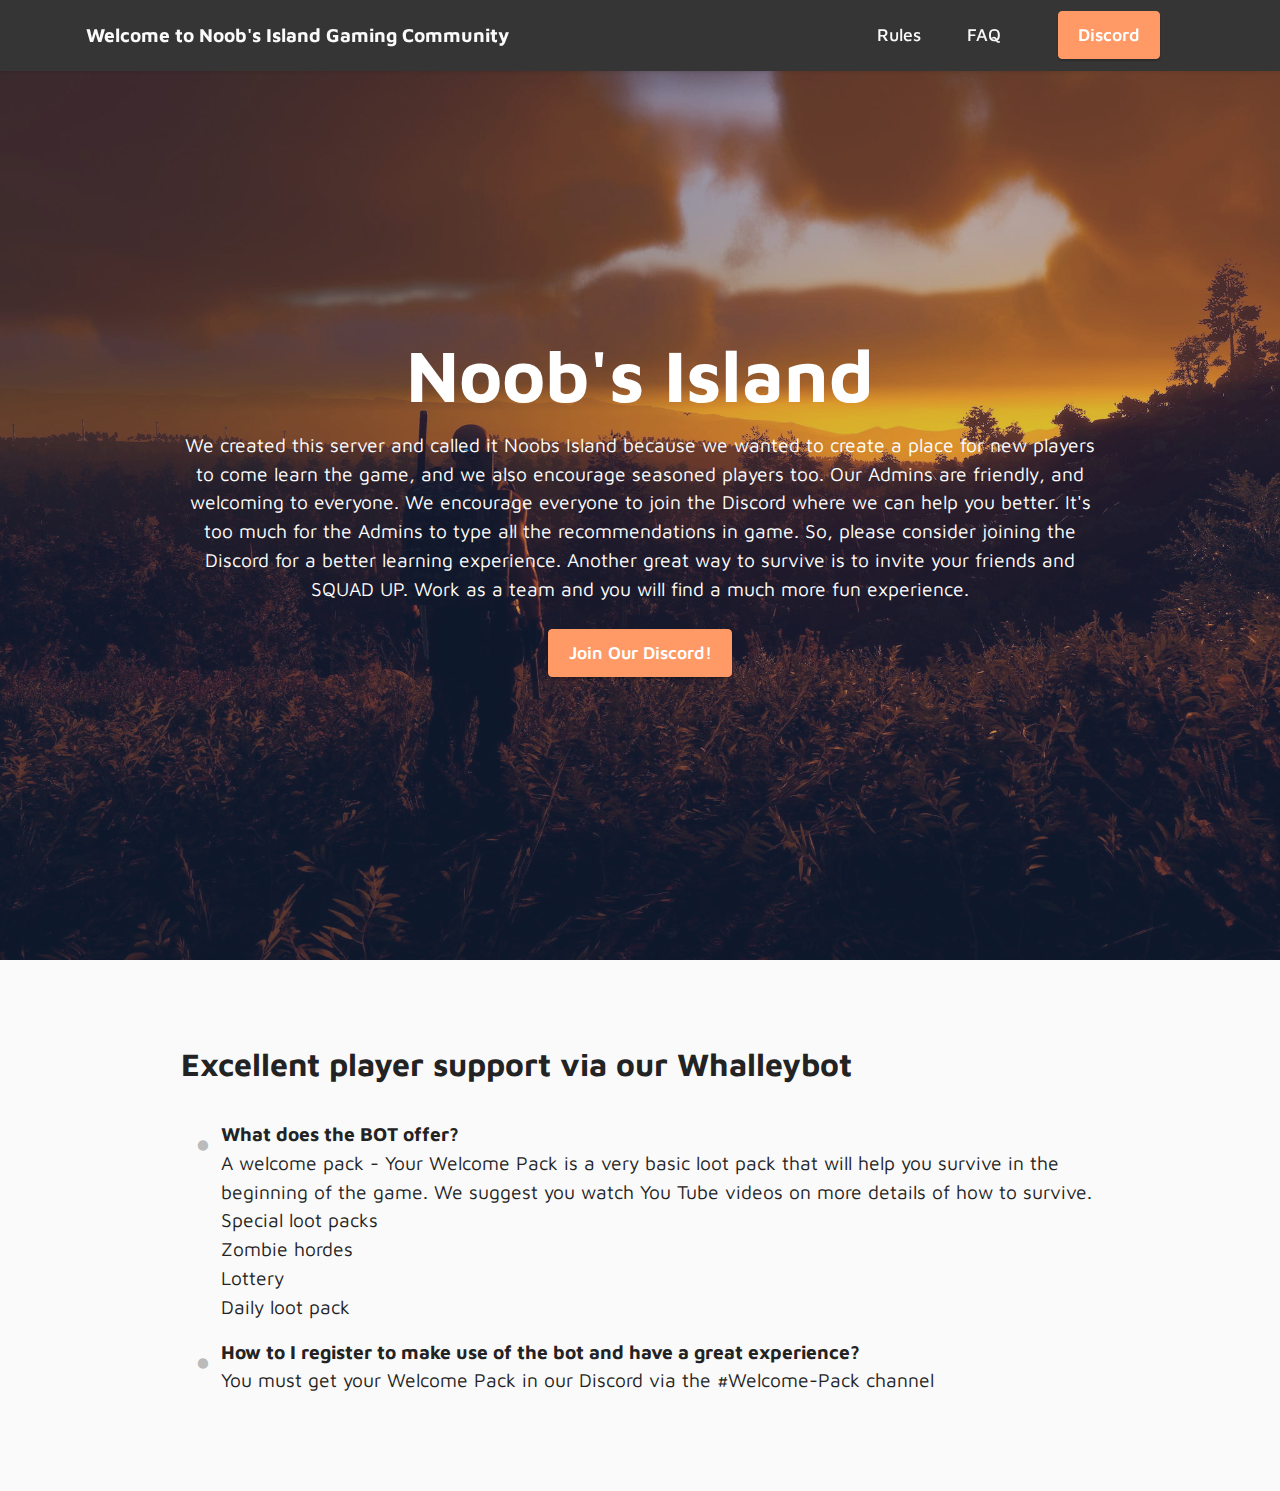
==== commit 262f4e08: "major update for new layout" ====
--- a/index.html
+++ b/index.html
@@ -3,7 +3,6 @@
   <head>
     <meta charset="UTF-8" />
     <meta http-equiv="X-UA-Compatible" content="IE=edge" />
-    <meta name="generator" content="Mobirise v5.8.14, mobirise.com" />
     <meta
       name="viewport"
       content="width=device-width, initial-scale=1, minimum-scale=1"
@@ -58,9 +57,7 @@
         <div class="container">
           <div class="navbar-brand">
             <span class="navbar-caption-wrap"
-              ><a
-                class="navbar-caption text-white display-7"
-                href="https://mobiri.se"
+              ><a class="navbar-caption text-white display-7" href="index.html"
                 >Welcome to Noob's Island Gaming Community</a
               ></span
             >
@@ -75,35 +72,30 @@
             aria-controls="navbarNavAltMarkup"
             aria-expanded="false"
             aria-label="Toggle navigation"
-          >
-            <div class="hamburger">
-              <span></span>
-              <span></span>
-              <span></span>
-              <span></span>
-            </div>
-          </button>
+          ></button>
           <div class="collapse navbar-collapse" id="navbarSupportedContent">
             <ul class="navbar-nav nav-dropdown" data-app-modern-menu="true">
               <li class="nav-item">
                 <a
-                  class="nav-link link text-white display-4"
-                  href="https://mobiri.se"
+                  class="nav-link link text-white text-primary display-4"
+                  href="rules.html"
                   >Rules</a
                 >
               </li>
 
               <li class="nav-item">
                 <a
-                  class="nav-link link text-white display-4"
-                  href="https://mobiri.se"
+                  class="nav-link link text-white text-primary display-4"
+                  href="faq.html"
                   >FAQ</a
                 >
               </li>
             </ul>
 
             <div class="navbar-buttons mbr-section-btn">
-              <a class="btn btn-danger display-4" href="https://mobiri.se"
+              <a
+                class="btn btn-danger display-4"
+                href="https://discord.gg/sHFG33M9kS"
                 >Discord</a
               >
             </div>
@@ -181,7 +173,7 @@
                     >How to I register to make use of the bot and have a great
                     experience?</strong
                   ><br />You must get your Welcome Pack in our Discord via the
-                  #Welcome-Pack channel&nbsp;</span
+                  #Welcome-Pack channel</span
                 >
               </li>
             </ul>
--- a/assets/mobirise/css/mbr-additional.css
+++ b/assets/mobirise/css/mbr-additional.css
@@ -1057,7 +1057,7 @@
 .cid-tFG9bzvAbK {
   padding-top: 5rem;
   padding-bottom: 5rem;
-  background-color: #ffffff;
+  background-color: #fafafa;
 }
 .cid-tFG9bzvAbK .mbr-fallback-image.disabled {
   display: none;
@@ -1089,3 +1089,796 @@
   font-size: 2rem;
   width: 1.6rem;
 }
+.cid-tFG7e0Mni0 {
+  z-index: 1000;
+  width: 100%;
+  position: relative;
+  min-height: 60px;
+}
+.cid-tFG7e0Mni0 nav.navbar {
+  position: fixed;
+}
+.cid-tFG7e0Mni0 .dropdown-item:before {
+  font-family: Moririse2 !important;
+  content: "\e966";
+  display: inline-block;
+  width: 0;
+  position: absolute;
+  left: 1rem;
+  top: 0.5rem;
+  margin-right: 0.5rem;
+  line-height: 1;
+  font-size: inherit;
+  vertical-align: middle;
+  text-align: center;
+  overflow: hidden;
+  transform: scale(0, 1);
+  transition: all 0.25s ease-in-out;
+}
+.cid-tFG7e0Mni0 .dropdown-menu {
+  padding: 0;
+  border-radius: 4px;
+  box-shadow: 0 1px 3px 0 rgba(0, 0, 0, 0.1);
+}
+.cid-tFG7e0Mni0 .dropdown-item {
+  border-bottom: 1px solid #e6e6e6;
+}
+.cid-tFG7e0Mni0 .dropdown-item:hover,
+.cid-tFG7e0Mni0 .dropdown-item:focus {
+  background: #bbbbbb !important;
+  color: white !important;
+}
+.cid-tFG7e0Mni0 .dropdown-item:hover span {
+  color: white;
+}
+.cid-tFG7e0Mni0 .dropdown-item:first-child {
+  border-top-left-radius: 4px;
+  border-top-right-radius: 4px;
+}
+.cid-tFG7e0Mni0 .dropdown-item:last-child {
+  border-bottom: none;
+  border-bottom-left-radius: 4px;
+  border-bottom-right-radius: 4px;
+}
+.cid-tFG7e0Mni0 .nav-dropdown .link {
+  padding: 0 0.3em !important;
+  margin: 0.667em 1em !important;
+}
+.cid-tFG7e0Mni0 .nav-dropdown .link.dropdown-toggle::after {
+  margin-left: 0.5rem;
+  margin-top: 0.2rem;
+}
+.cid-tFG7e0Mni0 .nav-link {
+  position: relative;
+}
+.cid-tFG7e0Mni0 .container {
+  display: flex;
+  margin: auto;
+}
+@media (min-width: 992px) {
+  .cid-tFG7e0Mni0 .container {
+    flex-wrap: nowrap;
+  }
+}
+.cid-tFG7e0Mni0 .iconfont-wrapper {
+  color: #000000 !important;
+  font-size: 1.5rem;
+  padding-right: 0.5rem;
+}
+.cid-tFG7e0Mni0 .dropdown-menu,
+.cid-tFG7e0Mni0 .navbar.opened {
+  background: #353535 !important;
+}
+.cid-tFG7e0Mni0 .nav-item:focus,
+.cid-tFG7e0Mni0 .nav-link:focus {
+  outline: none;
+}
+.cid-tFG7e0Mni0 .dropdown .dropdown-menu .dropdown-item {
+  width: auto;
+  transition: all 0.25s ease-in-out;
+}
+.cid-tFG7e0Mni0 .dropdown .dropdown-menu .dropdown-item::after {
+  right: 0.5rem;
+}
+.cid-tFG7e0Mni0 .dropdown .dropdown-menu .dropdown-item .mbr-iconfont {
+  margin-right: 0.5rem;
+  vertical-align: sub;
+}
+.cid-tFG7e0Mni0 .dropdown .dropdown-menu .dropdown-item .mbr-iconfont:before {
+  display: inline-block;
+  transform: scale(1, 1);
+  transition: all 0.25s ease-in-out;
+}
+.cid-tFG7e0Mni0 .collapsed .dropdown-menu .dropdown-item:before {
+  display: none;
+}
+.cid-tFG7e0Mni0 .collapsed .dropdown .dropdown-menu .dropdown-item {
+  padding: 0.235em 1.5em 0.235em 1.5em !important;
+  transition: none;
+  margin: 0 !important;
+}
+.cid-tFG7e0Mni0 .navbar {
+  min-height: 70px;
+  transition: all 0.3s;
+  border-bottom: 1px solid transparent;
+  box-shadow: 0 1px 3px 0 rgba(0, 0, 0, 0.1);
+  background: #353535;
+}
+.cid-tFG7e0Mni0 .navbar.opened {
+  transition: all 0.3s;
+}
+.cid-tFG7e0Mni0 .navbar .dropdown-item {
+  padding: 0.5rem 1.8rem;
+}
+.cid-tFG7e0Mni0 .navbar .navbar-logo img {
+  width: auto;
+}
+.cid-tFG7e0Mni0 .navbar .navbar-collapse {
+  justify-content: flex-end;
+  z-index: 1;
+}
+.cid-tFG7e0Mni0 .navbar.collapsed {
+  justify-content: center;
+}
+.cid-tFG7e0Mni0 .navbar.collapsed .nav-item .nav-link::before {
+  display: none;
+}
+.cid-tFG7e0Mni0 .navbar.collapsed.opened .dropdown-menu {
+  top: 0;
+}
+.cid-tFG7e0Mni0 .navbar.collapsed .dropdown-menu .dropdown-submenu {
+  left: 0 !important;
+}
+.cid-tFG7e0Mni0 .navbar.collapsed .dropdown-menu .dropdown-item:after {
+  right: auto;
+}
+.cid-tFG7e0Mni0 .navbar.collapsed .dropdown-menu .dropdown-toggle[data-toggle="dropdown-submenu"]:after {
+  margin-left: 0.5rem;
+  margin-top: 0.2rem;
+  border-top: 0.35em solid;
+  border-right: 0.35em solid transparent;
+  border-left: 0.35em solid transparent;
+  border-bottom: 0;
+  top: 41%;
+}
+.cid-tFG7e0Mni0 .navbar.collapsed ul.navbar-nav li {
+  margin: auto;
+}
+.cid-tFG7e0Mni0 .navbar.collapsed .dropdown-menu .dropdown-item {
+  padding: 0.25rem 1.5rem;
+  text-align: center;
+}
+.cid-tFG7e0Mni0 .navbar.collapsed .icons-menu {
+  padding-left: 0;
+  padding-right: 0;
+  padding-top: 0.5rem;
+  padding-bottom: 0.5rem;
+}
+@media (max-width: 991px) {
+  .cid-tFG7e0Mni0 .navbar .nav-item .nav-link::before {
+    display: none;
+  }
+  .cid-tFG7e0Mni0 .navbar.opened .dropdown-menu {
+    top: 0;
+  }
+  .cid-tFG7e0Mni0 .navbar .dropdown-menu .dropdown-submenu {
+    left: 0 !important;
+  }
+  .cid-tFG7e0Mni0 .navbar .dropdown-menu .dropdown-item:after {
+    right: auto;
+  }
+  .cid-tFG7e0Mni0 .navbar .dropdown-menu .dropdown-toggle[data-toggle="dropdown-submenu"]:after {
+    margin-left: 0.5rem;
+    margin-top: 0.2rem;
+    border-top: 0.35em solid;
+    border-right: 0.35em solid transparent;
+    border-left: 0.35em solid transparent;
+    border-bottom: 0;
+    top: 40%;
+  }
+  .cid-tFG7e0Mni0 .navbar .navbar-logo img {
+    height: 3rem !important;
+  }
+  .cid-tFG7e0Mni0 .navbar ul.navbar-nav li {
+    margin: auto;
+  }
+  .cid-tFG7e0Mni0 .navbar .dropdown-menu .dropdown-item {
+    padding: 0.25rem 1.5rem !important;
+    text-align: center;
+  }
+  .cid-tFG7e0Mni0 .navbar .navbar-brand {
+    flex-shrink: initial;
+    flex-basis: auto;
+    word-break: break-word;
+    padding-right: 2rem;
+  }
+  .cid-tFG7e0Mni0 .navbar .navbar-toggler {
+    flex-basis: auto;
+  }
+  .cid-tFG7e0Mni0 .navbar .icons-menu {
+    padding-left: 0;
+    padding-top: 0.5rem;
+    padding-bottom: 0.5rem;
+  }
+}
+@media (max-width: 991px) and (max-width: 767px) {
+  .cid-tFG7e0Mni0 .navbar .navbar-brand {
+    width: calc(100% - 31px);
+  }
+}
+.cid-tFG7e0Mni0 .navbar.navbar-short {
+  min-height: 60px;
+}
+.cid-tFG7e0Mni0 .navbar.navbar-short .navbar-logo img {
+  height: 2.5rem !important;
+}
+.cid-tFG7e0Mni0 .navbar.navbar-short .navbar-brand {
+  min-height: 60px;
+  padding: 0;
+}
+.cid-tFG7e0Mni0 .navbar-brand {
+  min-height: 70px;
+  flex-shrink: 0;
+  align-items: center;
+  margin-right: 0;
+  padding: 10px 0;
+  transition: all 0.3s;
+  word-break: break-word;
+  z-index: 1;
+}
+.cid-tFG7e0Mni0 .navbar-brand .navbar-caption {
+  line-height: inherit !important;
+}
+.cid-tFG7e0Mni0 .navbar-brand .navbar-logo a {
+  outline: none;
+}
+.cid-tFG7e0Mni0 .dropdown-item.active,
+.cid-tFG7e0Mni0 .dropdown-item:active {
+  background-color: transparent;
+}
+.cid-tFG7e0Mni0 .navbar-expand-lg .navbar-nav .nav-link {
+  padding: 0;
+}
+.cid-tFG7e0Mni0 .nav-dropdown .link.dropdown-toggle {
+  margin-right: 1.667em;
+}
+.cid-tFG7e0Mni0 .nav-dropdown .link.dropdown-toggle[aria-expanded="true"] {
+  margin-right: 0;
+  padding: 0.667em 1.667em;
+}
+.cid-tFG7e0Mni0 .navbar.navbar-expand-lg .dropdown .dropdown-menu {
+  background: #353535;
+}
+.cid-tFG7e0Mni0 .navbar.navbar-expand-lg .dropdown .dropdown-menu .dropdown-submenu {
+  margin: 0;
+  left: 100%;
+}
+.cid-tFG7e0Mni0 .navbar .dropdown.open > .dropdown-menu {
+  display: block;
+}
+.cid-tFG7e0Mni0 ul.navbar-nav {
+  flex-wrap: wrap;
+}
+.cid-tFG7e0Mni0 .navbar-buttons {
+  text-align: center;
+  min-width: 170px;
+}
+.cid-tFG7e0Mni0 button.navbar-toggler {
+  outline: none;
+  width: 31px;
+  height: 20px;
+  cursor: pointer;
+  transition: all 0.2s;
+  position: relative;
+  align-self: center;
+}
+.cid-tFG7e0Mni0 button.navbar-toggler .hamburger span {
+  position: absolute;
+  right: 0;
+  width: 30px;
+  height: 2px;
+  border-right: 5px;
+  background-color: #000000;
+}
+.cid-tFG7e0Mni0 button.navbar-toggler .hamburger span:nth-child(1) {
+  top: 0;
+  transition: all 0.2s;
+}
+.cid-tFG7e0Mni0 button.navbar-toggler .hamburger span:nth-child(2) {
+  top: 8px;
+  transition: all 0.15s;
+}
+.cid-tFG7e0Mni0 button.navbar-toggler .hamburger span:nth-child(3) {
+  top: 8px;
+  transition: all 0.15s;
+}
+.cid-tFG7e0Mni0 button.navbar-toggler .hamburger span:nth-child(4) {
+  top: 16px;
+  transition: all 0.2s;
+}
+.cid-tFG7e0Mni0 nav.opened .hamburger span:nth-child(1) {
+  top: 8px;
+  width: 0;
+  opacity: 0;
+  right: 50%;
+  transition: all 0.2s;
+}
+.cid-tFG7e0Mni0 nav.opened .hamburger span:nth-child(2) {
+  transform: rotate(45deg);
+  transition: all 0.25s;
+}
+.cid-tFG7e0Mni0 nav.opened .hamburger span:nth-child(3) {
+  transform: rotate(-45deg);
+  transition: all 0.25s;
+}
+.cid-tFG7e0Mni0 nav.opened .hamburger span:nth-child(4) {
+  top: 8px;
+  width: 0;
+  opacity: 0;
+  right: 50%;
+  transition: all 0.2s;
+}
+.cid-tFG7e0Mni0 .navbar-dropdown {
+  padding: 0 1rem;
+  position: fixed;
+}
+.cid-tFG7e0Mni0 a.nav-link {
+  display: flex;
+  align-items: center;
+  justify-content: center;
+}
+.cid-tFG7e0Mni0 .icons-menu {
+  flex-wrap: nowrap;
+  display: flex;
+  justify-content: center;
+  padding-left: 1rem;
+  padding-right: 1rem;
+  padding-top: 0.3rem;
+  text-align: center;
+}
+@media screen and (-ms-high-contrast: active), (-ms-high-contrast: none) {
+  .cid-tFG7e0Mni0 .navbar {
+    height: 70px;
+  }
+  .cid-tFG7e0Mni0 .navbar.opened {
+    height: auto;
+  }
+  .cid-tFG7e0Mni0 .nav-item .nav-link:hover::before {
+    width: 175%;
+    max-width: calc(100% + 2rem);
+    left: -1rem;
+  }
+}
+.cid-tG3LSLcky7 {
+  padding-top: 6rem;
+  padding-bottom: 6rem;
+  background-color: #fafafa;
+}
+.cid-tG3LSLcky7 .mbr-fallback-image.disabled {
+  display: none;
+}
+.cid-tG3LSLcky7 .mbr-fallback-image {
+  display: block;
+  background-size: cover;
+  background-position: center center;
+  width: 100%;
+  height: 100%;
+  position: absolute;
+  top: 0;
+}
+@media (max-width: 991px) {
+  .cid-tG3LSLcky7 .image-wrapper {
+    margin-bottom: 1rem;
+  }
+}
+.cid-tG3LSLcky7 img {
+  width: 100%;
+}
+@media (min-width: 992px) {
+  .cid-tG3LSLcky7 .text-wrapper {
+    padding: 2rem;
+  }
+}
+.cid-tG3LYaAFig {
+  padding-top: 1rem;
+  padding-bottom: 5rem;
+  background-color: #fafafa;
+}
+.cid-tG3LYaAFig .mbr-fallback-image.disabled {
+  display: none;
+}
+.cid-tG3LYaAFig .mbr-fallback-image {
+  display: block;
+  background-size: cover;
+  background-position: center center;
+  width: 100%;
+  height: 100%;
+  position: absolute;
+  top: 0;
+}
+.cid-tG3LYaAFig .mbr-section-subtitle {
+  text-align: left;
+}
+.cid-tFG7e0Mni0 {
+  z-index: 1000;
+  width: 100%;
+  position: relative;
+  min-height: 60px;
+}
+.cid-tFG7e0Mni0 nav.navbar {
+  position: fixed;
+}
+.cid-tFG7e0Mni0 .dropdown-item:before {
+  font-family: Moririse2 !important;
+  content: "\e966";
+  display: inline-block;
+  width: 0;
+  position: absolute;
+  left: 1rem;
+  top: 0.5rem;
+  margin-right: 0.5rem;
+  line-height: 1;
+  font-size: inherit;
+  vertical-align: middle;
+  text-align: center;
+  overflow: hidden;
+  transform: scale(0, 1);
+  transition: all 0.25s ease-in-out;
+}
+.cid-tFG7e0Mni0 .dropdown-menu {
+  padding: 0;
+  border-radius: 4px;
+  box-shadow: 0 1px 3px 0 rgba(0, 0, 0, 0.1);
+}
+.cid-tFG7e0Mni0 .dropdown-item {
+  border-bottom: 1px solid #e6e6e6;
+}
+.cid-tFG7e0Mni0 .dropdown-item:hover,
+.cid-tFG7e0Mni0 .dropdown-item:focus {
+  background: #bbbbbb !important;
+  color: white !important;
+}
+.cid-tFG7e0Mni0 .dropdown-item:hover span {
+  color: white;
+}
+.cid-tFG7e0Mni0 .dropdown-item:first-child {
+  border-top-left-radius: 4px;
+  border-top-right-radius: 4px;
+}
+.cid-tFG7e0Mni0 .dropdown-item:last-child {
+  border-bottom: none;
+  border-bottom-left-radius: 4px;
+  border-bottom-right-radius: 4px;
+}
+.cid-tFG7e0Mni0 .nav-dropdown .link {
+  padding: 0 0.3em !important;
+  margin: 0.667em 1em !important;
+}
+.cid-tFG7e0Mni0 .nav-dropdown .link.dropdown-toggle::after {
+  margin-left: 0.5rem;
+  margin-top: 0.2rem;
+}
+.cid-tFG7e0Mni0 .nav-link {
+  position: relative;
+}
+.cid-tFG7e0Mni0 .container {
+  display: flex;
+  margin: auto;
+}
+@media (min-width: 992px) {
+  .cid-tFG7e0Mni0 .container {
+    flex-wrap: nowrap;
+  }
+}
+.cid-tFG7e0Mni0 .iconfont-wrapper {
+  color: #000000 !important;
+  font-size: 1.5rem;
+  padding-right: 0.5rem;
+}
+.cid-tFG7e0Mni0 .dropdown-menu,
+.cid-tFG7e0Mni0 .navbar.opened {
+  background: #353535 !important;
+}
+.cid-tFG7e0Mni0 .nav-item:focus,
+.cid-tFG7e0Mni0 .nav-link:focus {
+  outline: none;
+}
+.cid-tFG7e0Mni0 .dropdown .dropdown-menu .dropdown-item {
+  width: auto;
+  transition: all 0.25s ease-in-out;
+}
+.cid-tFG7e0Mni0 .dropdown .dropdown-menu .dropdown-item::after {
+  right: 0.5rem;
+}
+.cid-tFG7e0Mni0 .dropdown .dropdown-menu .dropdown-item .mbr-iconfont {
+  margin-right: 0.5rem;
+  vertical-align: sub;
+}
+.cid-tFG7e0Mni0 .dropdown .dropdown-menu .dropdown-item .mbr-iconfont:before {
+  display: inline-block;
+  transform: scale(1, 1);
+  transition: all 0.25s ease-in-out;
+}
+.cid-tFG7e0Mni0 .collapsed .dropdown-menu .dropdown-item:before {
+  display: none;
+}
+.cid-tFG7e0Mni0 .collapsed .dropdown .dropdown-menu .dropdown-item {
+  padding: 0.235em 1.5em 0.235em 1.5em !important;
+  transition: none;
+  margin: 0 !important;
+}
+.cid-tFG7e0Mni0 .navbar {
+  min-height: 70px;
+  transition: all 0.3s;
+  border-bottom: 1px solid transparent;
+  box-shadow: 0 1px 3px 0 rgba(0, 0, 0, 0.1);
+  background: #353535;
+}
+.cid-tFG7e0Mni0 .navbar.opened {
+  transition: all 0.3s;
+}
+.cid-tFG7e0Mni0 .navbar .dropdown-item {
+  padding: 0.5rem 1.8rem;
+}
+.cid-tFG7e0Mni0 .navbar .navbar-logo img {
+  width: auto;
+}
+.cid-tFG7e0Mni0 .navbar .navbar-collapse {
+  justify-content: flex-end;
+  z-index: 1;
+}
+.cid-tFG7e0Mni0 .navbar.collapsed {
+  justify-content: center;
+}
+.cid-tFG7e0Mni0 .navbar.collapsed .nav-item .nav-link::before {
+  display: none;
+}
+.cid-tFG7e0Mni0 .navbar.collapsed.opened .dropdown-menu {
+  top: 0;
+}
+.cid-tFG7e0Mni0 .navbar.collapsed .dropdown-menu .dropdown-submenu {
+  left: 0 !important;
+}
+.cid-tFG7e0Mni0 .navbar.collapsed .dropdown-menu .dropdown-item:after {
+  right: auto;
+}
+.cid-tFG7e0Mni0 .navbar.collapsed .dropdown-menu .dropdown-toggle[data-toggle="dropdown-submenu"]:after {
+  margin-left: 0.5rem;
+  margin-top: 0.2rem;
+  border-top: 0.35em solid;
+  border-right: 0.35em solid transparent;
+  border-left: 0.35em solid transparent;
+  border-bottom: 0;
+  top: 41%;
+}
+.cid-tFG7e0Mni0 .navbar.collapsed ul.navbar-nav li {
+  margin: auto;
+}
+.cid-tFG7e0Mni0 .navbar.collapsed .dropdown-menu .dropdown-item {
+  padding: 0.25rem 1.5rem;
+  text-align: center;
+}
+.cid-tFG7e0Mni0 .navbar.collapsed .icons-menu {
+  padding-left: 0;
+  padding-right: 0;
+  padding-top: 0.5rem;
+  padding-bottom: 0.5rem;
+}
+@media (max-width: 991px) {
+  .cid-tFG7e0Mni0 .navbar .nav-item .nav-link::before {
+    display: none;
+  }
+  .cid-tFG7e0Mni0 .navbar.opened .dropdown-menu {
+    top: 0;
+  }
+  .cid-tFG7e0Mni0 .navbar .dropdown-menu .dropdown-submenu {
+    left: 0 !important;
+  }
+  .cid-tFG7e0Mni0 .navbar .dropdown-menu .dropdown-item:after {
+    right: auto;
+  }
+  .cid-tFG7e0Mni0 .navbar .dropdown-menu .dropdown-toggle[data-toggle="dropdown-submenu"]:after {
+    margin-left: 0.5rem;
+    margin-top: 0.2rem;
+    border-top: 0.35em solid;
+    border-right: 0.35em solid transparent;
+    border-left: 0.35em solid transparent;
+    border-bottom: 0;
+    top: 40%;
+  }
+  .cid-tFG7e0Mni0 .navbar .navbar-logo img {
+    height: 3rem !important;
+  }
+  .cid-tFG7e0Mni0 .navbar ul.navbar-nav li {
+    margin: auto;
+  }
+  .cid-tFG7e0Mni0 .navbar .dropdown-menu .dropdown-item {
+    padding: 0.25rem 1.5rem !important;
+    text-align: center;
+  }
+  .cid-tFG7e0Mni0 .navbar .navbar-brand {
+    flex-shrink: initial;
+    flex-basis: auto;
+    word-break: break-word;
+    padding-right: 2rem;
+  }
+  .cid-tFG7e0Mni0 .navbar .navbar-toggler {
+    flex-basis: auto;
+  }
+  .cid-tFG7e0Mni0 .navbar .icons-menu {
+    padding-left: 0;
+    padding-top: 0.5rem;
+    padding-bottom: 0.5rem;
+  }
+}
+@media (max-width: 991px) and (max-width: 767px) {
+  .cid-tFG7e0Mni0 .navbar .navbar-brand {
+    width: calc(100% - 31px);
+  }
+}
+.cid-tFG7e0Mni0 .navbar.navbar-short {
+  min-height: 60px;
+}
+.cid-tFG7e0Mni0 .navbar.navbar-short .navbar-logo img {
+  height: 2.5rem !important;
+}
+.cid-tFG7e0Mni0 .navbar.navbar-short .navbar-brand {
+  min-height: 60px;
+  padding: 0;
+}
+.cid-tFG7e0Mni0 .navbar-brand {
+  min-height: 70px;
+  flex-shrink: 0;
+  align-items: center;
+  margin-right: 0;
+  padding: 10px 0;
+  transition: all 0.3s;
+  word-break: break-word;
+  z-index: 1;
+}
+.cid-tFG7e0Mni0 .navbar-brand .navbar-caption {
+  line-height: inherit !important;
+}
+.cid-tFG7e0Mni0 .navbar-brand .navbar-logo a {
+  outline: none;
+}
+.cid-tFG7e0Mni0 .dropdown-item.active,
+.cid-tFG7e0Mni0 .dropdown-item:active {
+  background-color: transparent;
+}
+.cid-tFG7e0Mni0 .navbar-expand-lg .navbar-nav .nav-link {
+  padding: 0;
+}
+.cid-tFG7e0Mni0 .nav-dropdown .link.dropdown-toggle {
+  margin-right: 1.667em;
+}
+.cid-tFG7e0Mni0 .nav-dropdown .link.dropdown-toggle[aria-expanded="true"] {
+  margin-right: 0;
+  padding: 0.667em 1.667em;
+}
+.cid-tFG7e0Mni0 .navbar.navbar-expand-lg .dropdown .dropdown-menu {
+  background: #353535;
+}
+.cid-tFG7e0Mni0 .navbar.navbar-expand-lg .dropdown .dropdown-menu .dropdown-submenu {
+  margin: 0;
+  left: 100%;
+}
+.cid-tFG7e0Mni0 .navbar .dropdown.open > .dropdown-menu {
+  display: block;
+}
+.cid-tFG7e0Mni0 ul.navbar-nav {
+  flex-wrap: wrap;
+}
+.cid-tFG7e0Mni0 .navbar-buttons {
+  text-align: center;
+  min-width: 170px;
+}
+.cid-tFG7e0Mni0 button.navbar-toggler {
+  outline: none;
+  width: 31px;
+  height: 20px;
+  cursor: pointer;
+  transition: all 0.2s;
+  position: relative;
+  align-self: center;
+}
+.cid-tFG7e0Mni0 button.navbar-toggler .hamburger span {
+  position: absolute;
+  right: 0;
+  width: 30px;
+  height: 2px;
+  border-right: 5px;
+  background-color: #000000;
+}
+.cid-tFG7e0Mni0 button.navbar-toggler .hamburger span:nth-child(1) {
+  top: 0;
+  transition: all 0.2s;
+}
+.cid-tFG7e0Mni0 button.navbar-toggler .hamburger span:nth-child(2) {
+  top: 8px;
+  transition: all 0.15s;
+}
+.cid-tFG7e0Mni0 button.navbar-toggler .hamburger span:nth-child(3) {
+  top: 8px;
+  transition: all 0.15s;
+}
+.cid-tFG7e0Mni0 button.navbar-toggler .hamburger span:nth-child(4) {
+  top: 16px;
+  transition: all 0.2s;
+}
+.cid-tFG7e0Mni0 nav.opened .hamburger span:nth-child(1) {
+  top: 8px;
+  width: 0;
+  opacity: 0;
+  right: 50%;
+  transition: all 0.2s;
+}
+.cid-tFG7e0Mni0 nav.opened .hamburger span:nth-child(2) {
+  transform: rotate(45deg);
+  transition: all 0.25s;
+}
+.cid-tFG7e0Mni0 nav.opened .hamburger span:nth-child(3) {
+  transform: rotate(-45deg);
+  transition: all 0.25s;
+}
+.cid-tFG7e0Mni0 nav.opened .hamburger span:nth-child(4) {
+  top: 8px;
+  width: 0;
+  opacity: 0;
+  right: 50%;
+  transition: all 0.2s;
+}
+.cid-tFG7e0Mni0 .navbar-dropdown {
+  padding: 0 1rem;
+  position: fixed;
+}
+.cid-tFG7e0Mni0 a.nav-link {
+  display: flex;
+  align-items: center;
+  justify-content: center;
+}
+.cid-tFG7e0Mni0 .icons-menu {
+  flex-wrap: nowrap;
+  display: flex;
+  justify-content: center;
+  padding-left: 1rem;
+  padding-right: 1rem;
+  padding-top: 0.3rem;
+  text-align: center;
+}
+@media screen and (-ms-high-contrast: active), (-ms-high-contrast: none) {
+  .cid-tFG7e0Mni0 .navbar {
+    height: 70px;
+  }
+  .cid-tFG7e0Mni0 .navbar.opened {
+    height: auto;
+  }
+  .cid-tFG7e0Mni0 .nav-item .nav-link:hover::before {
+    width: 175%;
+    max-width: calc(100% + 2rem);
+    left: -1rem;
+  }
+}
+.cid-tG3KMleqre {
+  padding-top: 5rem;
+  padding-bottom: 5rem;
+  background-color: #fafafa;
+}
+.cid-tG3KMleqre .mbr-fallback-image.disabled {
+  display: none;
+}
+.cid-tG3KMleqre .mbr-fallback-image {
+  display: block;
+  background-size: cover;
+  background-position: center center;
+  width: 100%;
+  height: 100%;
+  position: absolute;
+  top: 0;
+}
+.cid-tG3KMleqre .mbr-section-subtitle DIV {
+  text-align: left;
+}
+.cid-tG3KMleqre .mbr-section-subtitle {
+  text-align: left;
+}
--- a/assets/mobirise/css/mbr-additional.css
+++ b/assets/mobirise/css/mbr-additional.css
@@ -1057,7 +1057,7 @@
 .cid-tFG9bzvAbK {
   padding-top: 5rem;
   padding-bottom: 5rem;
-  background-color: #ffffff;
+  background-color: #fafafa;
 }
 .cid-tFG9bzvAbK .mbr-fallback-image.disabled {
   display: none;
@@ -1089,3 +1089,796 @@
   font-size: 2rem;
   width: 1.6rem;
 }
+.cid-tFG7e0Mni0 {
+  z-index: 1000;
+  width: 100%;
+  position: relative;
+  min-height: 60px;
+}
+.cid-tFG7e0Mni0 nav.navbar {
+  position: fixed;
+}
+.cid-tFG7e0Mni0 .dropdown-item:before {
+  font-family: Moririse2 !important;
+  content: "\e966";
+  display: inline-block;
+  width: 0;
+  position: absolute;
+  left: 1rem;
+  top: 0.5rem;
+  margin-right: 0.5rem;
+  line-height: 1;
+  font-size: inherit;
+  vertical-align: middle;
+  text-align: center;
+  overflow: hidden;
+  transform: scale(0, 1);
+  transition: all 0.25s ease-in-out;
+}
+.cid-tFG7e0Mni0 .dropdown-menu {
+  padding: 0;
+  border-radius: 4px;
+  box-shadow: 0 1px 3px 0 rgba(0, 0, 0, 0.1);
+}
+.cid-tFG7e0Mni0 .dropdown-item {
+  border-bottom: 1px solid #e6e6e6;
+}
+.cid-tFG7e0Mni0 .dropdown-item:hover,
+.cid-tFG7e0Mni0 .dropdown-item:focus {
+  background: #bbbbbb !important;
+  color: white !important;
+}
+.cid-tFG7e0Mni0 .dropdown-item:hover span {
+  color: white;
+}
+.cid-tFG7e0Mni0 .dropdown-item:first-child {
+  border-top-left-radius: 4px;
+  border-top-right-radius: 4px;
+}
+.cid-tFG7e0Mni0 .dropdown-item:last-child {
+  border-bottom: none;
+  border-bottom-left-radius: 4px;
+  border-bottom-right-radius: 4px;
+}
+.cid-tFG7e0Mni0 .nav-dropdown .link {
+  padding: 0 0.3em !important;
+  margin: 0.667em 1em !important;
+}
+.cid-tFG7e0Mni0 .nav-dropdown .link.dropdown-toggle::after {
+  margin-left: 0.5rem;
+  margin-top: 0.2rem;
+}
+.cid-tFG7e0Mni0 .nav-link {
+  position: relative;
+}
+.cid-tFG7e0Mni0 .container {
+  display: flex;
+  margin: auto;
+}
+@media (min-width: 992px) {
+  .cid-tFG7e0Mni0 .container {
+    flex-wrap: nowrap;
+  }
+}
+.cid-tFG7e0Mni0 .iconfont-wrapper {
+  color: #000000 !important;
+  font-size: 1.5rem;
+  padding-right: 0.5rem;
+}
+.cid-tFG7e0Mni0 .dropdown-menu,
+.cid-tFG7e0Mni0 .navbar.opened {
+  background: #353535 !important;
+}
+.cid-tFG7e0Mni0 .nav-item:focus,
+.cid-tFG7e0Mni0 .nav-link:focus {
+  outline: none;
+}
+.cid-tFG7e0Mni0 .dropdown .dropdown-menu .dropdown-item {
+  width: auto;
+  transition: all 0.25s ease-in-out;
+}
+.cid-tFG7e0Mni0 .dropdown .dropdown-menu .dropdown-item::after {
+  right: 0.5rem;
+}
+.cid-tFG7e0Mni0 .dropdown .dropdown-menu .dropdown-item .mbr-iconfont {
+  margin-right: 0.5rem;
+  vertical-align: sub;
+}
+.cid-tFG7e0Mni0 .dropdown .dropdown-menu .dropdown-item .mbr-iconfont:before {
+  display: inline-block;
+  transform: scale(1, 1);
+  transition: all 0.25s ease-in-out;
+}
+.cid-tFG7e0Mni0 .collapsed .dropdown-menu .dropdown-item:before {
+  display: none;
+}
+.cid-tFG7e0Mni0 .collapsed .dropdown .dropdown-menu .dropdown-item {
+  padding: 0.235em 1.5em 0.235em 1.5em !important;
+  transition: none;
+  margin: 0 !important;
+}
+.cid-tFG7e0Mni0 .navbar {
+  min-height: 70px;
+  transition: all 0.3s;
+  border-bottom: 1px solid transparent;
+  box-shadow: 0 1px 3px 0 rgba(0, 0, 0, 0.1);
+  background: #353535;
+}
+.cid-tFG7e0Mni0 .navbar.opened {
+  transition: all 0.3s;
+}
+.cid-tFG7e0Mni0 .navbar .dropdown-item {
+  padding: 0.5rem 1.8rem;
+}
+.cid-tFG7e0Mni0 .navbar .navbar-logo img {
+  width: auto;
+}
+.cid-tFG7e0Mni0 .navbar .navbar-collapse {
+  justify-content: flex-end;
+  z-index: 1;
+}
+.cid-tFG7e0Mni0 .navbar.collapsed {
+  justify-content: center;
+}
+.cid-tFG7e0Mni0 .navbar.collapsed .nav-item .nav-link::before {
+  display: none;
+}
+.cid-tFG7e0Mni0 .navbar.collapsed.opened .dropdown-menu {
+  top: 0;
+}
+.cid-tFG7e0Mni0 .navbar.collapsed .dropdown-menu .dropdown-submenu {
+  left: 0 !important;
+}
+.cid-tFG7e0Mni0 .navbar.collapsed .dropdown-menu .dropdown-item:after {
+  right: auto;
+}
+.cid-tFG7e0Mni0 .navbar.collapsed .dropdown-menu .dropdown-toggle[data-toggle="dropdown-submenu"]:after {
+  margin-left: 0.5rem;
+  margin-top: 0.2rem;
+  border-top: 0.35em solid;
+  border-right: 0.35em solid transparent;
+  border-left: 0.35em solid transparent;
+  border-bottom: 0;
+  top: 41%;
+}
+.cid-tFG7e0Mni0 .navbar.collapsed ul.navbar-nav li {
+  margin: auto;
+}
+.cid-tFG7e0Mni0 .navbar.collapsed .dropdown-menu .dropdown-item {
+  padding: 0.25rem 1.5rem;
+  text-align: center;
+}
+.cid-tFG7e0Mni0 .navbar.collapsed .icons-menu {
+  padding-left: 0;
+  padding-right: 0;
+  padding-top: 0.5rem;
+  padding-bottom: 0.5rem;
+}
+@media (max-width: 991px) {
+  .cid-tFG7e0Mni0 .navbar .nav-item .nav-link::before {
+    display: none;
+  }
+  .cid-tFG7e0Mni0 .navbar.opened .dropdown-menu {
+    top: 0;
+  }
+  .cid-tFG7e0Mni0 .navbar .dropdown-menu .dropdown-submenu {
+    left: 0 !important;
+  }
+  .cid-tFG7e0Mni0 .navbar .dropdown-menu .dropdown-item:after {
+    right: auto;
+  }
+  .cid-tFG7e0Mni0 .navbar .dropdown-menu .dropdown-toggle[data-toggle="dropdown-submenu"]:after {
+    margin-left: 0.5rem;
+    margin-top: 0.2rem;
+    border-top: 0.35em solid;
+    border-right: 0.35em solid transparent;
+    border-left: 0.35em solid transparent;
+    border-bottom: 0;
+    top: 40%;
+  }
+  .cid-tFG7e0Mni0 .navbar .navbar-logo img {
+    height: 3rem !important;
+  }
+  .cid-tFG7e0Mni0 .navbar ul.navbar-nav li {
+    margin: auto;
+  }
+  .cid-tFG7e0Mni0 .navbar .dropdown-menu .dropdown-item {
+    padding: 0.25rem 1.5rem !important;
+    text-align: center;
+  }
+  .cid-tFG7e0Mni0 .navbar .navbar-brand {
+    flex-shrink: initial;
+    flex-basis: auto;
+    word-break: break-word;
+    padding-right: 2rem;
+  }
+  .cid-tFG7e0Mni0 .navbar .navbar-toggler {
+    flex-basis: auto;
+  }
+  .cid-tFG7e0Mni0 .navbar .icons-menu {
+    padding-left: 0;
+    padding-top: 0.5rem;
+    padding-bottom: 0.5rem;
+  }
+}
+@media (max-width: 991px) and (max-width: 767px) {
+  .cid-tFG7e0Mni0 .navbar .navbar-brand {
+    width: calc(100% - 31px);
+  }
+}
+.cid-tFG7e0Mni0 .navbar.navbar-short {
+  min-height: 60px;
+}
+.cid-tFG7e0Mni0 .navbar.navbar-short .navbar-logo img {
+  height: 2.5rem !important;
+}
+.cid-tFG7e0Mni0 .navbar.navbar-short .navbar-brand {
+  min-height: 60px;
+  padding: 0;
+}
+.cid-tFG7e0Mni0 .navbar-brand {
+  min-height: 70px;
+  flex-shrink: 0;
+  align-items: center;
+  margin-right: 0;
+  padding: 10px 0;
+  transition: all 0.3s;
+  word-break: break-word;
+  z-index: 1;
+}
+.cid-tFG7e0Mni0 .navbar-brand .navbar-caption {
+  line-height: inherit !important;
+}
+.cid-tFG7e0Mni0 .navbar-brand .navbar-logo a {
+  outline: none;
+}
+.cid-tFG7e0Mni0 .dropdown-item.active,
+.cid-tFG7e0Mni0 .dropdown-item:active {
+  background-color: transparent;
+}
+.cid-tFG7e0Mni0 .navbar-expand-lg .navbar-nav .nav-link {
+  padding: 0;
+}
+.cid-tFG7e0Mni0 .nav-dropdown .link.dropdown-toggle {
+  margin-right: 1.667em;
+}
+.cid-tFG7e0Mni0 .nav-dropdown .link.dropdown-toggle[aria-expanded="true"] {
+  margin-right: 0;
+  padding: 0.667em 1.667em;
+}
+.cid-tFG7e0Mni0 .navbar.navbar-expand-lg .dropdown .dropdown-menu {
+  background: #353535;
+}
+.cid-tFG7e0Mni0 .navbar.navbar-expand-lg .dropdown .dropdown-menu .dropdown-submenu {
+  margin: 0;
+  left: 100%;
+}
+.cid-tFG7e0Mni0 .navbar .dropdown.open > .dropdown-menu {
+  display: block;
+}
+.cid-tFG7e0Mni0 ul.navbar-nav {
+  flex-wrap: wrap;
+}
+.cid-tFG7e0Mni0 .navbar-buttons {
+  text-align: center;
+  min-width: 170px;
+}
+.cid-tFG7e0Mni0 button.navbar-toggler {
+  outline: none;
+  width: 31px;
+  height: 20px;
+  cursor: pointer;
+  transition: all 0.2s;
+  position: relative;
+  align-self: center;
+}
+.cid-tFG7e0Mni0 button.navbar-toggler .hamburger span {
+  position: absolute;
+  right: 0;
+  width: 30px;
+  height: 2px;
+  border-right: 5px;
+  background-color: #000000;
+}
+.cid-tFG7e0Mni0 button.navbar-toggler .hamburger span:nth-child(1) {
+  top: 0;
+  transition: all 0.2s;
+}
+.cid-tFG7e0Mni0 button.navbar-toggler .hamburger span:nth-child(2) {
+  top: 8px;
+  transition: all 0.15s;
+}
+.cid-tFG7e0Mni0 button.navbar-toggler .hamburger span:nth-child(3) {
+  top: 8px;
+  transition: all 0.15s;
+}
+.cid-tFG7e0Mni0 button.navbar-toggler .hamburger span:nth-child(4) {
+  top: 16px;
+  transition: all 0.2s;
+}
+.cid-tFG7e0Mni0 nav.opened .hamburger span:nth-child(1) {
+  top: 8px;
+  width: 0;
+  opacity: 0;
+  right: 50%;
+  transition: all 0.2s;
+}
+.cid-tFG7e0Mni0 nav.opened .hamburger span:nth-child(2) {
+  transform: rotate(45deg);
+  transition: all 0.25s;
+}
+.cid-tFG7e0Mni0 nav.opened .hamburger span:nth-child(3) {
+  transform: rotate(-45deg);
+  transition: all 0.25s;
+}
+.cid-tFG7e0Mni0 nav.opened .hamburger span:nth-child(4) {
+  top: 8px;
+  width: 0;
+  opacity: 0;
+  right: 50%;
+  transition: all 0.2s;
+}
+.cid-tFG7e0Mni0 .navbar-dropdown {
+  padding: 0 1rem;
+  position: fixed;
+}
+.cid-tFG7e0Mni0 a.nav-link {
+  display: flex;
+  align-items: center;
+  justify-content: center;
+}
+.cid-tFG7e0Mni0 .icons-menu {
+  flex-wrap: nowrap;
+  display: flex;
+  justify-content: center;
+  padding-left: 1rem;
+  padding-right: 1rem;
+  padding-top: 0.3rem;
+  text-align: center;
+}
+@media screen and (-ms-high-contrast: active), (-ms-high-contrast: none) {
+  .cid-tFG7e0Mni0 .navbar {
+    height: 70px;
+  }
+  .cid-tFG7e0Mni0 .navbar.opened {
+    height: auto;
+  }
+  .cid-tFG7e0Mni0 .nav-item .nav-link:hover::before {
+    width: 175%;
+    max-width: calc(100% + 2rem);
+    left: -1rem;
+  }
+}
+.cid-tG3LSLcky7 {
+  padding-top: 6rem;
+  padding-bottom: 6rem;
+  background-color: #fafafa;
+}
+.cid-tG3LSLcky7 .mbr-fallback-image.disabled {
+  display: none;
+}
+.cid-tG3LSLcky7 .mbr-fallback-image {
+  display: block;
+  background-size: cover;
+  background-position: center center;
+  width: 100%;
+  height: 100%;
+  position: absolute;
+  top: 0;
+}
+@media (max-width: 991px) {
+  .cid-tG3LSLcky7 .image-wrapper {
+    margin-bottom: 1rem;
+  }
+}
+.cid-tG3LSLcky7 img {
+  width: 100%;
+}
+@media (min-width: 992px) {
+  .cid-tG3LSLcky7 .text-wrapper {
+    padding: 2rem;
+  }
+}
+.cid-tG3LYaAFig {
+  padding-top: 1rem;
+  padding-bottom: 5rem;
+  background-color: #fafafa;
+}
+.cid-tG3LYaAFig .mbr-fallback-image.disabled {
+  display: none;
+}
+.cid-tG3LYaAFig .mbr-fallback-image {
+  display: block;
+  background-size: cover;
+  background-position: center center;
+  width: 100%;
+  height: 100%;
+  position: absolute;
+  top: 0;
+}
+.cid-tG3LYaAFig .mbr-section-subtitle {
+  text-align: left;
+}
+.cid-tFG7e0Mni0 {
+  z-index: 1000;
+  width: 100%;
+  position: relative;
+  min-height: 60px;
+}
+.cid-tFG7e0Mni0 nav.navbar {
+  position: fixed;
+}
+.cid-tFG7e0Mni0 .dropdown-item:before {
+  font-family: Moririse2 !important;
+  content: "\e966";
+  display: inline-block;
+  width: 0;
+  position: absolute;
+  left: 1rem;
+  top: 0.5rem;
+  margin-right: 0.5rem;
+  line-height: 1;
+  font-size: inherit;
+  vertical-align: middle;
+  text-align: center;
+  overflow: hidden;
+  transform: scale(0, 1);
+  transition: all 0.25s ease-in-out;
+}
+.cid-tFG7e0Mni0 .dropdown-menu {
+  padding: 0;
+  border-radius: 4px;
+  box-shadow: 0 1px 3px 0 rgba(0, 0, 0, 0.1);
+}
+.cid-tFG7e0Mni0 .dropdown-item {
+  border-bottom: 1px solid #e6e6e6;
+}
+.cid-tFG7e0Mni0 .dropdown-item:hover,
+.cid-tFG7e0Mni0 .dropdown-item:focus {
+  background: #bbbbbb !important;
+  color: white !important;
+}
+.cid-tFG7e0Mni0 .dropdown-item:hover span {
+  color: white;
+}
+.cid-tFG7e0Mni0 .dropdown-item:first-child {
+  border-top-left-radius: 4px;
+  border-top-right-radius: 4px;
+}
+.cid-tFG7e0Mni0 .dropdown-item:last-child {
+  border-bottom: none;
+  border-bottom-left-radius: 4px;
+  border-bottom-right-radius: 4px;
+}
+.cid-tFG7e0Mni0 .nav-dropdown .link {
+  padding: 0 0.3em !important;
+  margin: 0.667em 1em !important;
+}
+.cid-tFG7e0Mni0 .nav-dropdown .link.dropdown-toggle::after {
+  margin-left: 0.5rem;
+  margin-top: 0.2rem;
+}
+.cid-tFG7e0Mni0 .nav-link {
+  position: relative;
+}
+.cid-tFG7e0Mni0 .container {
+  display: flex;
+  margin: auto;
+}
+@media (min-width: 992px) {
+  .cid-tFG7e0Mni0 .container {
+    flex-wrap: nowrap;
+  }
+}
+.cid-tFG7e0Mni0 .iconfont-wrapper {
+  color: #000000 !important;
+  font-size: 1.5rem;
+  padding-right: 0.5rem;
+}
+.cid-tFG7e0Mni0 .dropdown-menu,
+.cid-tFG7e0Mni0 .navbar.opened {
+  background: #353535 !important;
+}
+.cid-tFG7e0Mni0 .nav-item:focus,
+.cid-tFG7e0Mni0 .nav-link:focus {
+  outline: none;
+}
+.cid-tFG7e0Mni0 .dropdown .dropdown-menu .dropdown-item {
+  width: auto;
+  transition: all 0.25s ease-in-out;
+}
+.cid-tFG7e0Mni0 .dropdown .dropdown-menu .dropdown-item::after {
+  right: 0.5rem;
+}
+.cid-tFG7e0Mni0 .dropdown .dropdown-menu .dropdown-item .mbr-iconfont {
+  margin-right: 0.5rem;
+  vertical-align: sub;
+}
+.cid-tFG7e0Mni0 .dropdown .dropdown-menu .dropdown-item .mbr-iconfont:before {
+  display: inline-block;
+  transform: scale(1, 1);
+  transition: all 0.25s ease-in-out;
+}
+.cid-tFG7e0Mni0 .collapsed .dropdown-menu .dropdown-item:before {
+  display: none;
+}
+.cid-tFG7e0Mni0 .collapsed .dropdown .dropdown-menu .dropdown-item {
+  padding: 0.235em 1.5em 0.235em 1.5em !important;
+  transition: none;
+  margin: 0 !important;
+}
+.cid-tFG7e0Mni0 .navbar {
+  min-height: 70px;
+  transition: all 0.3s;
+  border-bottom: 1px solid transparent;
+  box-shadow: 0 1px 3px 0 rgba(0, 0, 0, 0.1);
+  background: #353535;
+}
+.cid-tFG7e0Mni0 .navbar.opened {
+  transition: all 0.3s;
+}
+.cid-tFG7e0Mni0 .navbar .dropdown-item {
+  padding: 0.5rem 1.8rem;
+}
+.cid-tFG7e0Mni0 .navbar .navbar-logo img {
+  width: auto;
+}
+.cid-tFG7e0Mni0 .navbar .navbar-collapse {
+  justify-content: flex-end;
+  z-index: 1;
+}
+.cid-tFG7e0Mni0 .navbar.collapsed {
+  justify-content: center;
+}
+.cid-tFG7e0Mni0 .navbar.collapsed .nav-item .nav-link::before {
+  display: none;
+}
+.cid-tFG7e0Mni0 .navbar.collapsed.opened .dropdown-menu {
+  top: 0;
+}
+.cid-tFG7e0Mni0 .navbar.collapsed .dropdown-menu .dropdown-submenu {
+  left: 0 !important;
+}
+.cid-tFG7e0Mni0 .navbar.collapsed .dropdown-menu .dropdown-item:after {
+  right: auto;
+}
+.cid-tFG7e0Mni0 .navbar.collapsed .dropdown-menu .dropdown-toggle[data-toggle="dropdown-submenu"]:after {
+  margin-left: 0.5rem;
+  margin-top: 0.2rem;
+  border-top: 0.35em solid;
+  border-right: 0.35em solid transparent;
+  border-left: 0.35em solid transparent;
+  border-bottom: 0;
+  top: 41%;
+}
+.cid-tFG7e0Mni0 .navbar.collapsed ul.navbar-nav li {
+  margin: auto;
+}
+.cid-tFG7e0Mni0 .navbar.collapsed .dropdown-menu .dropdown-item {
+  padding: 0.25rem 1.5rem;
+  text-align: center;
+}
+.cid-tFG7e0Mni0 .navbar.collapsed .icons-menu {
+  padding-left: 0;
+  padding-right: 0;
+  padding-top: 0.5rem;
+  padding-bottom: 0.5rem;
+}
+@media (max-width: 991px) {
+  .cid-tFG7e0Mni0 .navbar .nav-item .nav-link::before {
+    display: none;
+  }
+  .cid-tFG7e0Mni0 .navbar.opened .dropdown-menu {
+    top: 0;
+  }
+  .cid-tFG7e0Mni0 .navbar .dropdown-menu .dropdown-submenu {
+    left: 0 !important;
+  }
+  .cid-tFG7e0Mni0 .navbar .dropdown-menu .dropdown-item:after {
+    right: auto;
+  }
+  .cid-tFG7e0Mni0 .navbar .dropdown-menu .dropdown-toggle[data-toggle="dropdown-submenu"]:after {
+    margin-left: 0.5rem;
+    margin-top: 0.2rem;
+    border-top: 0.35em solid;
+    border-right: 0.35em solid transparent;
+    border-left: 0.35em solid transparent;
+    border-bottom: 0;
+    top: 40%;
+  }
+  .cid-tFG7e0Mni0 .navbar .navbar-logo img {
+    height: 3rem !important;
+  }
+  .cid-tFG7e0Mni0 .navbar ul.navbar-nav li {
+    margin: auto;
+  }
+  .cid-tFG7e0Mni0 .navbar .dropdown-menu .dropdown-item {
+    padding: 0.25rem 1.5rem !important;
+    text-align: center;
+  }
+  .cid-tFG7e0Mni0 .navbar .navbar-brand {
+    flex-shrink: initial;
+    flex-basis: auto;
+    word-break: break-word;
+    padding-right: 2rem;
+  }
+  .cid-tFG7e0Mni0 .navbar .navbar-toggler {
+    flex-basis: auto;
+  }
+  .cid-tFG7e0Mni0 .navbar .icons-menu {
+    padding-left: 0;
+    padding-top: 0.5rem;
+    padding-bottom: 0.5rem;
+  }
+}
+@media (max-width: 991px) and (max-width: 767px) {
+  .cid-tFG7e0Mni0 .navbar .navbar-brand {
+    width: calc(100% - 31px);
+  }
+}
+.cid-tFG7e0Mni0 .navbar.navbar-short {
+  min-height: 60px;
+}
+.cid-tFG7e0Mni0 .navbar.navbar-short .navbar-logo img {
+  height: 2.5rem !important;
+}
+.cid-tFG7e0Mni0 .navbar.navbar-short .navbar-brand {
+  min-height: 60px;
+  padding: 0;
+}
+.cid-tFG7e0Mni0 .navbar-brand {
+  min-height: 70px;
+  flex-shrink: 0;
+  align-items: center;
+  margin-right: 0;
+  padding: 10px 0;
+  transition: all 0.3s;
+  word-break: break-word;
+  z-index: 1;
+}
+.cid-tFG7e0Mni0 .navbar-brand .navbar-caption {
+  line-height: inherit !important;
+}
+.cid-tFG7e0Mni0 .navbar-brand .navbar-logo a {
+  outline: none;
+}
+.cid-tFG7e0Mni0 .dropdown-item.active,
+.cid-tFG7e0Mni0 .dropdown-item:active {
+  background-color: transparent;
+}
+.cid-tFG7e0Mni0 .navbar-expand-lg .navbar-nav .nav-link {
+  padding: 0;
+}
+.cid-tFG7e0Mni0 .nav-dropdown .link.dropdown-toggle {
+  margin-right: 1.667em;
+}
+.cid-tFG7e0Mni0 .nav-dropdown .link.dropdown-toggle[aria-expanded="true"] {
+  margin-right: 0;
+  padding: 0.667em 1.667em;
+}
+.cid-tFG7e0Mni0 .navbar.navbar-expand-lg .dropdown .dropdown-menu {
+  background: #353535;
+}
+.cid-tFG7e0Mni0 .navbar.navbar-expand-lg .dropdown .dropdown-menu .dropdown-submenu {
+  margin: 0;
+  left: 100%;
+}
+.cid-tFG7e0Mni0 .navbar .dropdown.open > .dropdown-menu {
+  display: block;
+}
+.cid-tFG7e0Mni0 ul.navbar-nav {
+  flex-wrap: wrap;
+}
+.cid-tFG7e0Mni0 .navbar-buttons {
+  text-align: center;
+  min-width: 170px;
+}
+.cid-tFG7e0Mni0 button.navbar-toggler {
+  outline: none;
+  width: 31px;
+  height: 20px;
+  cursor: pointer;
+  transition: all 0.2s;
+  position: relative;
+  align-self: center;
+}
+.cid-tFG7e0Mni0 button.navbar-toggler .hamburger span {
+  position: absolute;
+  right: 0;
+  width: 30px;
+  height: 2px;
+  border-right: 5px;
+  background-color: #000000;
+}
+.cid-tFG7e0Mni0 button.navbar-toggler .hamburger span:nth-child(1) {
+  top: 0;
+  transition: all 0.2s;
+}
+.cid-tFG7e0Mni0 button.navbar-toggler .hamburger span:nth-child(2) {
+  top: 8px;
+  transition: all 0.15s;
+}
+.cid-tFG7e0Mni0 button.navbar-toggler .hamburger span:nth-child(3) {
+  top: 8px;
+  transition: all 0.15s;
+}
+.cid-tFG7e0Mni0 button.navbar-toggler .hamburger span:nth-child(4) {
+  top: 16px;
+  transition: all 0.2s;
+}
+.cid-tFG7e0Mni0 nav.opened .hamburger span:nth-child(1) {
+  top: 8px;
+  width: 0;
+  opacity: 0;
+  right: 50%;
+  transition: all 0.2s;
+}
+.cid-tFG7e0Mni0 nav.opened .hamburger span:nth-child(2) {
+  transform: rotate(45deg);
+  transition: all 0.25s;
+}
+.cid-tFG7e0Mni0 nav.opened .hamburger span:nth-child(3) {
+  transform: rotate(-45deg);
+  transition: all 0.25s;
+}
+.cid-tFG7e0Mni0 nav.opened .hamburger span:nth-child(4) {
+  top: 8px;
+  width: 0;
+  opacity: 0;
+  right: 50%;
+  transition: all 0.2s;
+}
+.cid-tFG7e0Mni0 .navbar-dropdown {
+  padding: 0 1rem;
+  position: fixed;
+}
+.cid-tFG7e0Mni0 a.nav-link {
+  display: flex;
+  align-items: center;
+  justify-content: center;
+}
+.cid-tFG7e0Mni0 .icons-menu {
+  flex-wrap: nowrap;
+  display: flex;
+  justify-content: center;
+  padding-left: 1rem;
+  padding-right: 1rem;
+  padding-top: 0.3rem;
+  text-align: center;
+}
+@media screen and (-ms-high-contrast: active), (-ms-high-contrast: none) {
+  .cid-tFG7e0Mni0 .navbar {
+    height: 70px;
+  }
+  .cid-tFG7e0Mni0 .navbar.opened {
+    height: auto;
+  }
+  .cid-tFG7e0Mni0 .nav-item .nav-link:hover::before {
+    width: 175%;
+    max-width: calc(100% + 2rem);
+    left: -1rem;
+  }
+}
+.cid-tG3KMleqre {
+  padding-top: 5rem;
+  padding-bottom: 5rem;
+  background-color: #fafafa;
+}
+.cid-tG3KMleqre .mbr-fallback-image.disabled {
+  display: none;
+}
+.cid-tG3KMleqre .mbr-fallback-image {
+  display: block;
+  background-size: cover;
+  background-position: center center;
+  width: 100%;
+  height: 100%;
+  position: absolute;
+  top: 0;
+}
+.cid-tG3KMleqre .mbr-section-subtitle DIV {
+  text-align: left;
+}
+.cid-tG3KMleqre .mbr-section-subtitle {
+  text-align: left;
+}
